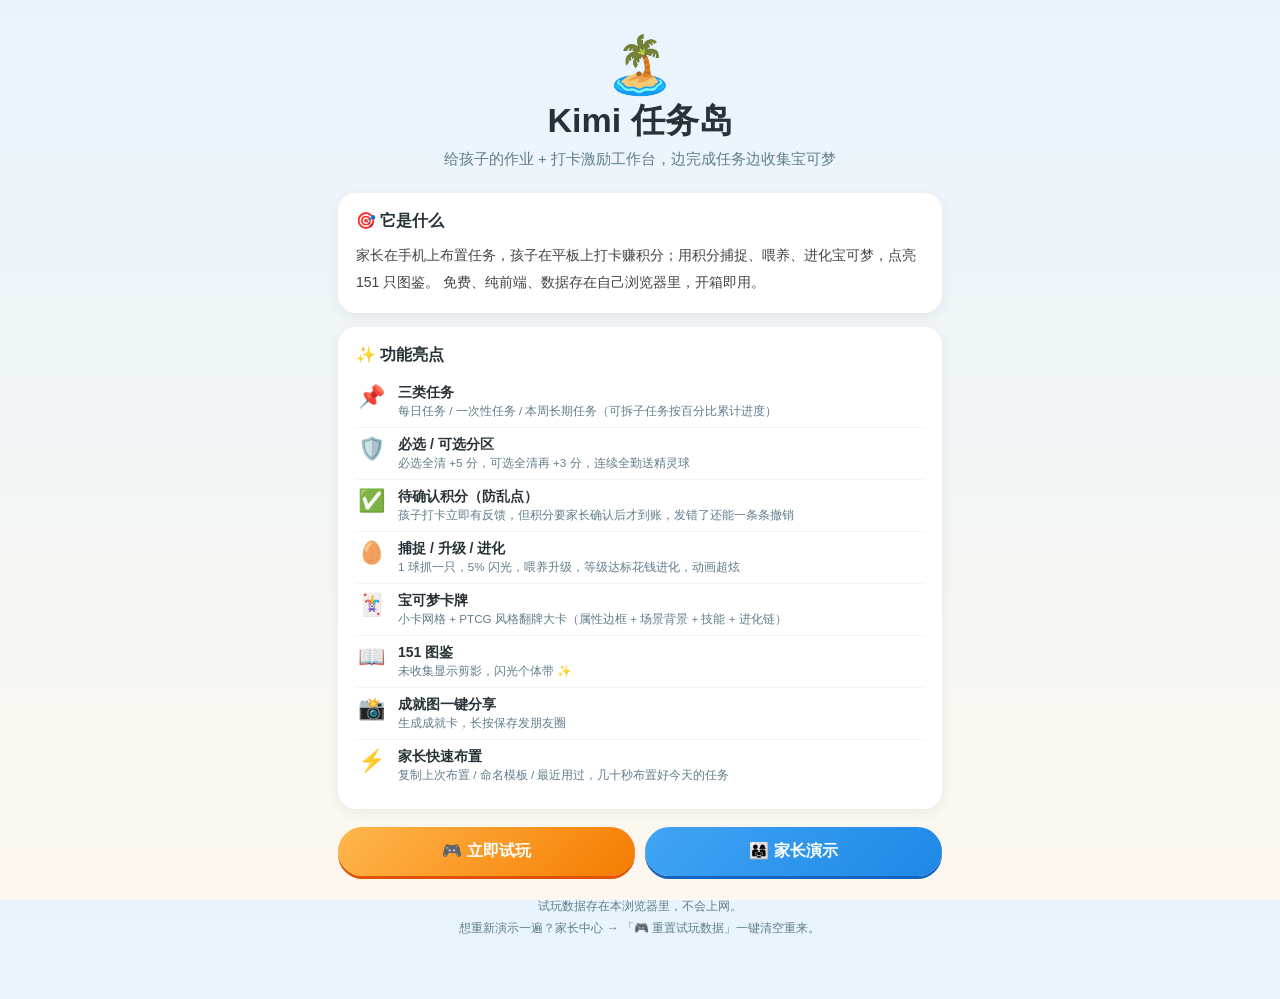
==== intro.html @ 81d17ef5 "初始提交：备份项目" ====
<!DOCTYPE html>
<html lang="zh-CN">
<head>
<meta charset="UTF-8">
<meta name="viewport" content="width=device-width, initial-scale=1.0">
<title>Kimi 任务岛 · 演示</title>
<link rel="stylesheet" href="css/style.css">
<style>
  body { background: linear-gradient(180deg, #e8f4fd 0%, #fdf8ef 100%); min-height: 100vh; }
  .intro { max-width: 640px; margin: 0 auto; padding: 32px 18px 60px; }
  .intro-hero { text-align: center; margin-bottom: 24px; }
  .intro-hero h1 { font-size: 34px; margin: 0 0 6px; }
  .intro-hero p { color: var(--ink-soft); margin: 0; font-size: 15px; }
  .intro-card { background: #fff; border-radius: 18px; padding: 18px; margin-bottom: 14px; box-shadow: 0 4px 14px rgba(0,0,0,.06); }
  .intro-card h3 { margin: 0 0 10px; font-size: 16px; }
  .feat { display: flex; align-items: flex-start; gap: 12px; padding: 8px 0; border-bottom: 1px solid #f5f5f5; font-size: 14px; }
  .feat:last-child { border-bottom: 0; }
  .feat .ico { font-size: 22px; width: 30px; text-align: center; flex-shrink: 0; }
  .feat b { display: block; }
  .feat small { color: var(--ink-soft); }
  .btn-row { display: flex; gap: 10px; margin-top: 18px; flex-wrap: wrap; }
  .btn-row a { flex: 1; min-width: 150px; text-align: center; text-decoration: none; border-radius: 999px; padding: 14px 18px; font-size: 16px; font-weight: 800; color: #fff; }
  .btn-play { background: linear-gradient(135deg, #ffb74d, #f57c00); box-shadow: 0 3px 0 #e65100; }
  .btn-parent { background: linear-gradient(135deg, #42a5f5, #1e88e5); box-shadow: 0 3px 0 #1565c0; }
  .foot { text-align: center; color: var(--ink-soft); font-size: 12px; margin-top: 20px; line-height: 1.8; }
</style>
</head>
<body>
<div class="intro">
  <div class="intro-hero">
    <div style="font-size:56px">🏝️</div>
    <h1>Kimi 任务岛</h1>
    <p>给孩子的作业 + 打卡激励工作台，边完成任务边收集宝可梦</p>
  </div>

  <div class="intro-card">
    <h3>🎯 它是什么</h3>
    <div style="font-size:14px;line-height:1.9;color:#444">
      家长在手机上布置任务，孩子在平板上打卡赚积分；用积分捕捉、喂养、进化宝可梦，点亮 151 只图鉴。
      免费、纯前端、数据存在自己浏览器里，开箱即用。
    </div>
  </div>

  <div class="intro-card">
    <h3>✨ 功能亮点</h3>
    <div class="feat"><div class="ico">📌</div><div><b>三类任务</b><small>每日任务 / 一次性任务 / 本周长期任务（可拆子任务按百分比累计进度）</small></div></div>
    <div class="feat"><div class="ico">🛡️</div><div><b>必选 / 可选分区</b><small>必选全清 +5 分，可选全清再 +3 分，连续全勤送精灵球</small></div></div>
    <div class="feat"><div class="ico">✅</div><div><b>待确认积分（防乱点）</b><small>孩子打卡立即有反馈，但积分要家长确认后才到账，发错了还能一条条撤销</small></div></div>
    <div class="feat"><div class="ico">🥚</div><div><b>捕捉 / 升级 / 进化</b><small>1 球抓一只，5% 闪光，喂养升级，等级达标花钱进化，动画超炫</small></div></div>
    <div class="feat"><div class="ico">🃏</div><div><b>宝可梦卡牌</b><small>小卡网格 + PTCG 风格翻牌大卡（属性边框 + 场景背景 + 技能 + 进化链）</small></div></div>
    <div class="feat"><div class="ico">📖</div><div><b>151 图鉴</b><small>未收集显示剪影，闪光个体带 ✨</small></div></div>
    <div class="feat"><div class="ico">📸</div><div><b>成就图一键分享</b><small>生成成就卡，长按保存发朋友圈</small></div></div>
    <div class="feat"><div class="ico">⚡</div><div><b>家长快速布置</b><small>复制上次布置 / 命名模板 / 最近用过，几十秒布置好今天的任务</small></div></div>
  </div>

  <div class="btn-row">
    <a class="btn-play" href="index.html">🎮 立即试玩</a>
    <a class="btn-parent" href="index.html" onclick="localStorage.setItem('km_role','parent')">👨‍👩‍👧 家长演示</a>
  </div>

  <div class="foot">
    试玩数据存在本浏览器里，不会上网。<br>
    想重新演示一遍？家长中心 → 「🎮 重置试玩数据」一键清空重来。
  </div>
</div>
</body>
</html>
---- css/style.css ----
/* ============================================================
   Kimi 任务岛 - 样式表
   孩子端明亮卡通 / 家长端清爽列表 / 全套捕捉进化动画
   ============================================================ */

:root {
  --yellow: #ffd54f;
  --red: #ee4444;
  --blue: #4fc3f7;
  --green: #66bb6a;
  --bg-top: #6ec6ff;
  --bg-bottom: #b3e5fc;
  --card: #ffffff;
  --ink: #263238;
  --ink-soft: #607d8b;
  --radius: 20px;
  --shadow: 0 6px 20px rgba(38, 50, 56, .15);
}

* { margin: 0; padding: 0; box-sizing: border-box; -webkit-tap-highlight-color: transparent; }

html, body { height: 100%; }

body {
  font-family: "PingFang SC", "Microsoft YaHei", "Segoe UI", sans-serif;
  color: var(--ink);
  background: linear-gradient(180deg, var(--bg-top), var(--bg-bottom)) fixed;
  overscroll-behavior: none;
}

.hidden { display: none !important; }

/* ---------- 加载屏 ---------- */
.loading-screen {
  min-height: 100vh; display: flex; flex-direction: column;
  align-items: center; justify-content: center; gap: 20px; color: #fff;
}
.loading-ball {
  width: 64px; height: 64px; border-radius: 50%;
  background: linear-gradient(#e53935 50%, #fff 50%);
  border: 4px solid #263238; position: relative;
  animation: ball-bounce 0.7s ease-in-out infinite alternate;
}
.loading-ball::before {
  content: ''; position: absolute; top: 50%; left: -4px; right: -4px; height: 8px;
  transform: translateY(-50%); background: #263238;
}
.loading-ball::after {
  content: ''; position: absolute; top: 50%; left: 50%; width: 20px; height: 20px;
  border-radius: 50%; transform: translate(-50%, -50%);
  background: #fff; border: 4px solid #263238;
}
@keyframes ball-bounce { from { transform: translateY(0) rotate(0); } to { transform: translateY(-18px) rotate(20deg); } }

/* ---------- 顶部栏 ---------- */
.topbar {
  position: sticky; top: 0; z-index: 50;
  display: flex; align-items: center; justify-content: space-between;
  padding: 12px 16px;
  background: rgba(255, 255, 255, .85); backdrop-filter: blur(10px);
  box-shadow: 0 2px 12px rgba(38, 50, 56, .12);
}
.topbar .title { font-size: 20px; font-weight: 800; }
.topbar .title small { display: block; font-size: 11px; font-weight: 400; color: var(--ink-soft); }

.badges { display: flex; gap: 8px; }
.badge {
  display: flex; align-items: center; gap: 4px;
  padding: 6px 12px; border-radius: 999px; font-weight: 800; font-size: 15px;
  background: #fff7dd; color: #b8860b; box-shadow: var(--shadow);
}
.badge.ball { background: #ffe8e8; color: var(--red); }
.badge.shake-it { animation: pop .4s ease; }
@keyframes pop { 50% { transform: scale(1.35); } }

/* ---------- 内容区 ---------- */
.page { padding: 16px 16px 96px; max-width: 720px; margin: 0 auto; }

/* 进度卡 */
.progress-card {
  background: var(--card); border-radius: var(--radius); box-shadow: var(--shadow);
  padding: 16px; margin-bottom: 16px;
}
.progress-head { display: flex; justify-content: space-between; align-items: baseline; margin-bottom: 10px; }
.progress-head b { font-size: 18px; }
.progress-head span { color: var(--ink-soft); font-size: 13px; }
.progress-track { height: 16px; background: #eceff1; border-radius: 999px; overflow: hidden; }
.progress-fill {
  height: 100%; border-radius: 999px; transition: width .5s ease;
  background: linear-gradient(90deg, var(--green), #aed581);
}
.progress-fill.full { background: linear-gradient(90deg, #ffb300, #ffe082); animation: shine 1.2s linear infinite; }
@keyframes shine { to { background-position: 200% 0; } }
.progress-fill.full { background-size: 200% 100%; }

/* ---------- 任务卡片 ---------- */
.task-card {
  display: flex; align-items: center; gap: 12px;
  background: var(--card); border-radius: var(--radius); box-shadow: var(--shadow);
  padding: 14px 16px; margin-bottom: 12px;
  transition: transform .15s ease, opacity .3s;
}
.task-card:active { transform: scale(.98); }
.task-card .emoji {
  width: 48px; height: 48px; flex: none; display: grid; place-items: center;
  font-size: 26px; background: #f1f8ff; border-radius: 14px;
}
.task-card .info { flex: 1; min-width: 0; }
.task-card .info b { display: block; font-size: 17px; overflow: hidden; text-overflow: ellipsis; white-space: nowrap; }
.task-card .info span { font-size: 12px; color: var(--ink-soft); }
.task-card .pts { font-weight: 800; color: #f57f17; font-size: 15px; flex: none; }

.btn-done {
  flex: none; border: 0; cursor: pointer;
  padding: 12px 20px; border-radius: 999px;
  font-size: 16px; font-weight: 800; color: #fff;
  background: linear-gradient(135deg, #42a5f5, #1e88e5);
  box-shadow: 0 4px 0 #1565c0; transition: transform .1s;
}
.btn-done:active { transform: translateY(3px); box-shadow: none; }
.task-card.done { opacity: .65; }
.task-card.done .emoji { background: #e8f5e9; }
.task-card.done .btn-done {
  background: linear-gradient(135deg, #66bb6a, #43a047); box-shadow: 0 4px 0 #2e7d32;
}
.task-card.just-done { animation: done-jump .5s ease; }
@keyframes done-jump { 30% { transform: translateY(-8px) scale(1.03); } }

/* ---------- 底部导航 ---------- */
.tabbar {
  position: fixed; bottom: 0; left: 0; right: 0; z-index: 50;
  display: flex; justify-content: space-around;
  background: rgba(255, 255, 255, .92); backdrop-filter: blur(10px);
  border-top: 1px solid #e0e0e0; padding: 6px 0 max(6px, env(safe-area-inset-bottom));
}
.tabbar button {
  border: 0; background: none; cursor: pointer;
  display: flex; flex-direction: column; align-items: center; gap: 2px;
  font-size: 11px; color: var(--ink-soft); padding: 6px 14px; border-radius: 14px;
}
.tabbar button .ico { font-size: 24px; line-height: 1; }
.tabbar button.on { color: var(--red); background: #fff3f3; font-weight: 700; }
.tabbar button.secret { opacity: .25; }

/* ---------- 宝可梦页 ---------- */
.section-title { margin: 18px 4px 10px; font-size: 16px; font-weight: 800; display: flex; justify-content: space-between; align-items: center; }
.section-title small { color: var(--ink-soft); font-weight: 400; }

.pm-card {
  display: flex; gap: 12px; align-items: center;
  background: var(--card); border-radius: var(--radius); box-shadow: var(--shadow);
  padding: 12px 14px; margin-bottom: 12px; position: relative; overflow: hidden;
}
.pm-card.shiny { background: linear-gradient(135deg, #fffde7, #fff8e1); }
.pm-card img { width: 72px; height: 72px; image-rendering: pixelated; flex: none; }
.pm-card .pm-info { flex: 1; min-width: 0; }
.pm-card .pm-name { font-weight: 800; font-size: 17px; }
.pm-card .pm-lv { font-size: 12px; color: var(--ink-soft); margin: 2px 0 6px; }
.exp-track { height: 10px; background: #eceff1; border-radius: 999px; overflow: hidden; }
.exp-fill {
  height: 100%; border-radius: 999px; transition: width .6s ease;
  background: linear-gradient(90deg, #7e57c2, #b39ddb);
}
.pm-actions { display: flex; flex-direction: column; gap: 6px; flex: none; }
.pm-actions button {
  border: 0; cursor: pointer; border-radius: 999px; padding: 7px 12px;
  font-size: 12px; font-weight: 800; color: #fff;
}
.btn-feed { background: linear-gradient(135deg, #7e57c2, #5e35b1); box-shadow: 0 3px 0 #4527a0; }
.btn-evo { background: linear-gradient(135deg, #ffb300, #fb8c00); box-shadow: 0 3px 0 #e65100; }
.btn-evo:disabled { filter: grayscale(1); opacity: .5; box-shadow: none; }
.btn-lead { background: linear-gradient(135deg, #ef5350, #e53935); box-shadow: 0 3px 0 #b71c1c; }
.lead-star { position: absolute; top: 8px; right: 10px; font-size: 18px; }

/* 捕捉区 */
.catch-zone {
  background: linear-gradient(135deg, #ffe0b2, #ffcc80);
  border-radius: var(--radius); box-shadow: var(--shadow);
  padding: 16px; margin-bottom: 6px; text-align: center;
}
.catch-zone .ball-row { display: flex; justify-content: center; gap: 6px; margin: 10px 0; min-height: 28px; flex-wrap: wrap; }
.mini-ball {
  width: 24px; height: 24px; border-radius: 50%; position: relative;
  background: linear-gradient(#e53935 50%, #fff 50%); border: 2px solid #263238;
}
.mini-ball::before { content: ''; position: absolute; top: 50%; left: -2px; right: -2px; height: 3px; transform: translateY(-50%); background: #263238; }
.mini-ball::after { content: ''; position: absolute; top: 50%; left: 50%; width: 8px; height: 8px; border-radius: 50%; transform: translate(-50%, -50%); background: #fff; border: 2px solid #263238; }

.btn-big {
  border: 0; cursor: pointer; width: 100%;
  padding: 16px; border-radius: 999px;
  font-size: 18px; font-weight: 800; color: #fff;
  background: linear-gradient(135deg, #ef5350, #e53935);
  box-shadow: 0 5px 0 #b71c1c;
}
.btn-big:active { transform: translateY(4px); box-shadow: none; }
.btn-big.buy { background: linear-gradient(135deg, #ffd54f, #ffb300); color: #6d4c00; box-shadow: 0 5px 0 #b8860b; }
.btn-big:disabled { filter: grayscale(1); opacity: .55; box-shadow: none; }
.catch-hint { font-size: 12px; color: #8d6e63; margin-top: 8px; }

/* 图鉴 */
.dex-grid { display: grid; grid-template-columns: repeat(auto-fill, minmax(64px, 1fr)); gap: 8px; }
.dex-cell {
  background: var(--card); border-radius: 14px; box-shadow: var(--shadow);
  aspect-ratio: 1; display: flex; flex-direction: column;
  align-items: center; justify-content: center; position: relative; overflow: hidden;
  cursor: pointer;
}
.dex-cell img { width: 46px; height: 46px; image-rendering: pixelated; }
.dex-cell .no { font-size: 9px; color: var(--ink-soft); position: absolute; top: 3px; left: 6px; }
.dex-cell.unknown img { filter: brightness(0) opacity(.6); }
.dex-cell.unknown .q { position: absolute; font-size: 20px; font-weight: 900; color: #90a4ae; }
.dex-cell .star { position: absolute; top: 2px; right: 4px; font-size: 12px; }
.dex-cell.shiny-cell { background: linear-gradient(135deg, #fffde7, #ffecb3); }
.dex-cell.got-new { animation: pop .5s ease; }
.sparkle {
  position: absolute; font-size: 14px; pointer-events: none;
  animation: sparkle-fly 1.2s ease-out forwards;
}
@keyframes sparkle-fly {
  0% { transform: translateY(6px) scale(.4); opacity: 0; }
  30% { opacity: 1; }
  100% { transform: translateY(-26px) scale(1.1) rotate(40deg); opacity: 0; }
}

/* ---------- 我的页 ---------- */
.stat-grid { display: grid; grid-template-columns: 1fr 1fr; gap: 12px; margin-bottom: 16px; }
.stat-card {
  background: var(--card); border-radius: var(--radius); box-shadow: var(--shadow);
  padding: 16px; text-align: center;
}
.stat-card b { display: block; font-size: 28px; color: #e53935; }
.stat-card span { font-size: 12px; color: var(--ink-soft); }

.log-list { background: var(--card); border-radius: var(--radius); box-shadow: var(--shadow); overflow: hidden; }
.log-item { display: flex; justify-content: space-between; padding: 12px 16px; border-bottom: 1px solid #f5f5f5; font-size: 14px; }
.log-item:last-child { border-bottom: 0; }
.log-item .when { color: var(--ink-soft); font-size: 12px; }
.log-item .amt { font-weight: 800; }
.amt.plus { color: #43a047; }
.amt.minus { color: #e53935; }

/* ---------- 家长端 ---------- */
.parent-head {
  display: flex; justify-content: space-between; align-items: center;
  margin-bottom: 16px;
}
.parent-head h2 { font-size: 20px; }
.btn-ghost {
  border: 1px solid #b0bec5; background: #fff; color: var(--ink-soft);
  border-radius: 999px; padding: 8px 16px; font-size: 13px; cursor: pointer;
}

.panel {
  background: var(--card); border-radius: var(--radius); box-shadow: var(--shadow);
  padding: 16px; margin-bottom: 16px;
}
.panel h3 { font-size: 15px; margin-bottom: 12px; display: flex; justify-content: space-between; align-items: center; }

.tpl-row { display: flex; flex-wrap: wrap; gap: 8px; }
.chip {
  border: 1px solid #90caf9; background: #e3f2fd; color: #1565c0;
  border-radius: 999px; padding: 8px 14px; font-size: 13px; cursor: pointer; font-weight: 700;
}
.chip.red { border-color: #ef9a9a; background: #ffebee; color: #c62828; }

.input-row { display: flex; gap: 8px; margin-top: 12px; flex-wrap: wrap; }
.input-row input, .input-row select {
  border: 2px solid #e0e0e0; border-radius: 12px; padding: 10px 12px; font-size: 14px;
  flex: 1; min-width: 100px;
}
.input-row input:focus, .input-row select:focus, textarea:focus { outline: none; border-color: var(--blue); }
textarea {
  width: 100%; border: 2px solid #e0e0e0; border-radius: 12px;
  padding: 10px 12px; font-size: 14px; min-height: 90px; resize: vertical;
  font-family: inherit;
}
.form-hint { font-size: 12px; color: var(--ink-soft); margin-top: 6px; }

.btn-primary {
  border: 0; cursor: pointer; border-radius: 999px; padding: 11px 22px;
  font-size: 14px; font-weight: 800; color: #fff;
  background: linear-gradient(135deg, #42a5f5, #1e88e5); box-shadow: 0 3px 0 #1565c0;
}
.btn-danger {
  border: 0; cursor: pointer; border-radius: 999px; padding: 6px 12px;
  font-size: 12px; font-weight: 700; color: #fff;
  background: #ef5350;
}
.prow {
  display: flex; align-items: center; gap: 10px;
  padding: 10px 0; border-bottom: 1px solid #f5f5f5; font-size: 14px;
}
.prow:last-child { border-bottom: 0; }
.prow .grow { flex: 1; min-width: 0; }
.prow .ok { color: #43a047; font-weight: 800; }
.prow .miss { color: #ef5350; font-weight: 800; }

/* 待确认积分 */
.pending-panel { border: 2px dashed #ffb74d; }
.pend-date { font-size: 12px; color: var(--ink-soft); margin: 8px 0 2px; font-weight: 700; }
.pend-check { display: flex; align-items: center; gap: 8px; flex: 1; min-width: 0; }
.pend-check input { width: 18px; height: 18px; accent-color: #43a047; flex-shrink: 0; }
.pend-check span { flex: 1; min-width: 0; }
.btn-icon { border: 0; background: transparent; color: #ef5350; font-size: 16px; cursor: pointer; padding: 4px; }

/* 孩子端按类别分区 + 规则小抄 */
.cat-group { margin-bottom: 6px; }
.cat-head { display: flex; align-items: center; gap: 6px; font-weight: 800; font-size: 14px; padding: 12px 4px 6px; color: #455a64; }
.cat-head small { color: var(--ink-soft); font-weight: 400; font-size: 12px; }
.rules-hint { background: #fff8e1; border: 1px dashed #ffd54f; border-radius: 12px; padding: 10px 14px; margin: 10px 0 4px; font-size: 13px; }
.rules-hint summary { cursor: pointer; font-weight: 700; color: #6d4c41; }
.rules-hint ul { margin: 8px 0 2px; padding-left: 18px; line-height: 1.9; }

/* 宝可梦风 SVG 图标尺寸 */
.emoji svg { width: 26px; height: 26px; display: block; }
.cat-head svg { width: 18px; height: 18px; display: inline-block; vertical-align: -3px; }
.tabbar button .ico svg { width: 22px; height: 22px; display: block; margin: 0 auto; }
.prow svg { width: 22px; height: 22px; display: inline-block; vertical-align: -5px; }
.btn-big svg { width: 22px; height: 22px; display: inline-block; vertical-align: -4px; }
.chip svg { width: 16px; height: 16px; display: inline-block; vertical-align: -3px; }
.rules-hint summary svg { width: 18px; height: 18px; display: inline-block; vertical-align: -4px; }
.child-item svg { width: 18px; height: 18px; display: inline-block; vertical-align: -3px; }

/* 孩子端日期导航 */
.date-nav { display: flex; align-items: center; gap: 8px; margin: 4px 0 6px; }
.date-nav .date-cur { flex: 1; text-align: center; font-weight: 800; font-size: 14px; color: #455a64; }
.date-nav .chip:disabled { opacity: .4; cursor: default; }

/* 卡牌图鉴介绍 */
.ptcg-flavor { margin: 10px 14px 0; font-size: 12px; line-height: 1.8; color: #5d4037; background: rgba(255,255,255,.75); border-radius: 10px; padding: 8px 10px; }

/* 家长端积分流水折叠面板 */
details.log-fold { border: 1px solid #e0e0e0; border-radius: 16px; padding: 12px 16px; background: #fff; }
details.log-fold summary { cursor: pointer; font-weight: 800; font-size: 15px; color: #455a64; }
details.log-fold .prow { padding: 8px 0; }
details.log-fold .when { font-size: 12px; color: var(--ink-soft); flex: none; margin-left: 6px; }

/* 全勤闪光：星光雨 */
.shiny-rain { position: absolute; inset: 0; pointer-events: none; overflow: hidden; }
.shiny-rain i { position: absolute; font-style: normal; font-size: 18px; color: #fff59d; text-shadow: 0 0 10px #ffd54f, 0 0 20px #ffeb3b; animation: starGlow 2.4s ease-in-out infinite; }
@keyframes starGlow { 0%, 100% { opacity: .2; transform: scale(.7); } 50% { opacity: 1; transform: scale(1.15); } }

/* 日历 */
.cal-head { display: flex; justify-content: space-between; align-items: center; margin-bottom: 10px; }
.cal-head b { font-size: 16px; }
.cal-nav { border: 0; background: #eceff1; width: 34px; height: 34px; border-radius: 10px; font-size: 16px; cursor: pointer; }
.cal-grid { display: grid; grid-template-columns: repeat(7, 1fr); gap: 6px; }
.cal-dow { text-align: center; font-size: 11px; color: var(--ink-soft); padding: 4px 0; }
.cal-day {
  aspect-ratio: 1; border-radius: 10px; background: #f5f5f5;
  display: flex; flex-direction: column; align-items: center; justify-content: center;
  font-size: 12px; position: relative;
}
.cal-day.today { outline: 2px solid var(--blue); }
.cal-day .dot { width: 10px; height: 10px; border-radius: 50%; margin-top: 2px; }
.cal-day .dot.full { background: var(--green); }
.cal-day .dot.part { background: var(--yellow); }
.cal-day .dot.none { background: #ef9a9a; }
.cal-day.empty { background: transparent; }

/* 密码弹层 */
.modal-mask {
  position: fixed; inset: 0; z-index: 90;
  background: rgba(38, 50, 56, .55); backdrop-filter: blur(4px);
  display: flex; align-items: center; justify-content: center; padding: 24px;
}
.modal {
  background: #fff; border-radius: 24px; padding: 24px; width: 100%; max-width: 360px;
  text-align: center;
}
.modal h3 { margin-bottom: 14px; }
.modal input {
  width: 100%; border: 2px solid #e0e0e0; border-radius: 12px;
  padding: 12px; font-size: 20px; text-align: center; letter-spacing: 8px; margin-bottom: 14px;
}
.modal .row { display: flex; gap: 10px; }
.modal .row button { flex: 1; }
.btn-cancel { border: 0; border-radius: 999px; padding: 12px; background: #eceff1; color: var(--ink-soft); cursor: pointer; font-weight: 700; }
.shake-x { animation: shake-x .4s; }
@keyframes shake-x { 20%,60% { transform: translateX(-8px); } 40%,80% { transform: translateX(8px); } }

/* ---------- 全屏动画遮罩 ---------- */
.overlay {
  position: fixed; inset: 0; z-index: 100;
  display: flex; flex-direction: column; align-items: center; justify-content: center;
  background: radial-gradient(circle at 50% 40%, #1a237e, #000 75%);
  color: #fff;
}
.overlay.gold { background: radial-gradient(circle at 50% 40%, #4e342e, #000 75%); }
.overlay.hidden { display: none; }

.ov-stage { position: relative; width: 260px; height: 260px; display: grid; place-items: center; }
.ov-stage img { width: 160px; height: 160px; image-rendering: pixelated; }

.catch-ball {
  width: 72px; height: 72px; border-radius: 50%; position: absolute;
  background: linear-gradient(#e53935 50%, #fff 50%);
  border: 4px solid #263238; box-shadow: 0 0 24px rgba(255, 255, 255, .35);
}
.catch-ball::before { content: ''; position: absolute; top: 50%; left: -4px; right: -4px; height: 7px; transform: translateY(-50%); background: #263238; }
.catch-ball::after { content: ''; position: absolute; top: 50%; left: 50%; width: 22px; height: 22px; border-radius: 50%; transform: translate(-50%, -50%); background: #fff; border: 4px solid #263238; }

.catch-ball.fly { animation: ball-fly .9s cubic-bezier(.3, .8, .4, 1) forwards; }
@keyframes ball-fly {
  0% { transform: translate(-160px, 140px) rotate(-360deg) scale(.6); }
  100% { transform: translate(0, 0) rotate(0) scale(1); }
}
.catch-ball.shaking { animation: ball-shake 1.4s ease-in-out forwards; }
@keyframes ball-shake {
  0%, 28%, 56% { transform: rotate(0); }
  10%, 38%, 66% { transform: rotate(-24deg); }
  18%, 48% { transform: rotate(24deg); }
  85% { transform: rotate(0) scale(1); }
  100% { transform: rotate(0) scale(1); opacity: 0; filter: brightness(3); }
}
.ov-mon { opacity: 0; transform: scale(0); }
.ov-mon.reveal { animation: mon-reveal .7s cubic-bezier(.2, 1.6, .4, 1) forwards; }
@keyframes mon-reveal { to { opacity: 1; transform: scale(1); } }
.ov-title { font-size: 26px; font-weight: 900; margin-top: 8px; text-shadow: 0 2px 12px rgba(255, 255, 255, .45); }
.ov-sub { font-size: 14px; opacity: .85; margin-top: 6px; min-height: 20px; }
.ov-skip {
  position: absolute; bottom: 40px; border: 0; cursor: pointer;
  background: rgba(255, 255, 255, .16); color: #fff;
  border-radius: 999px; padding: 10px 26px; font-size: 14px;
}

/* 进化动画 */
.evo-mon { filter: brightness(0); transition: filter .3s; }
.evo-mon.glowing { animation: evo-glow 1.8s ease-in-out forwards; }
@keyframes evo-glow {
  0%, 100% { filter: brightness(0); transform: scale(1); }
  10%, 50% { transform: scale(1.05); }
  30% { transform: scale(.96); }
  60% { transform: scale(1.1); }
  80% { filter: brightness(0) invert(1); transform: scale(1.15); }
  100% { filter: brightness(6) blur(6px); transform: scale(1.3); opacity: 0; }
}
.ov-flash {
  position: absolute; inset: 0; background: #fff; opacity: 0;
  pointer-events: none;
}
.ov-flash.go { animation: evo-flash .8s ease-out forwards; }
@keyframes evo-flash { 0% { opacity: 0; } 40% { opacity: 1; } 100% { opacity: 0; } }

/* 升级金光 */
.levelup-wrap { text-align: center; }
.levelup-wrap .lv-txt {
  font-size: 40px; font-weight: 900; color: #ffd54f;
  text-shadow: 0 0 18px #ffb300, 0 3px 0 #b8860b;
  animation: lv-pop .6s cubic-bezier(.2, 1.8, .4, 1);
}
@keyframes lv-pop { 0% { transform: scale(0) rotate(-14deg); } 100% { transform: scale(1) rotate(0); } }
.levelup-wrap img { width: 120px; height: 120px; image-rendering: pixelated; margin: 10px 0; filter: drop-shadow(0 0 16px #ffb300); }

/* toast */
.toast {
  position: fixed; left: 50%; bottom: 110px; transform: translateX(-50%);
  z-index: 120; background: rgba(38, 50, 56, .92); color: #fff;
  padding: 12px 22px; border-radius: 999px; font-size: 14px; font-weight: 700;
  box-shadow: var(--shadow); animation: toast-in .3s ease; max-width: 86vw; text-align: center;
}
@keyframes toast-in { from { opacity: 0; transform: translate(-50%, 14px); } }

/* 喂养选择弹窗 */
.feed-opts { display: flex; gap: 10px; justify-content: center; flex-wrap: wrap; margin-top: 14px; }
.feed-opts button {
  border: 0; cursor: pointer; border-radius: 14px; padding: 14px 18px;
  font-size: 16px; font-weight: 800; color: #fff;
  background: linear-gradient(135deg, #7e57c2, #5e35b1); box-shadow: 0 3px 0 #4527a0;
}
.feed-opts button:disabled { filter: grayscale(1); opacity: .5; }

/* 空状态 */
.empty-tip { text-align: center; color: var(--ink-soft); padding: 30px 0; font-size: 14px; }

/* ---------- 本周任务进度按钮 ---------- */
.weekly-card { border: 2px solid #ffcc80; }
.prog-btns { display: flex; gap: 6px; flex: none; flex-wrap: wrap; }
.prog-btns .btn-done.prog {
  padding: 10px 12px; font-size: 14px;
  background: linear-gradient(135deg, #ffb74d, #fb8c00); box-shadow: 0 3px 0 #e65100;
}
.prog-btns .btn-done.prog:active { transform: translateY(3px); box-shadow: none; }

/* ---------- 宝可梦卡牌网格 ---------- */
.pm-grid { display: grid; grid-template-columns: repeat(auto-fill, minmax(110px, 1fr)); gap: 12px; }
.pm-card-mini {
  background: var(--card); border-radius: 16px; box-shadow: var(--shadow);
  padding: 8px 8px 10px; text-align: center; cursor: pointer;
  transition: transform .15s;
}
.pm-card-mini:active { transform: scale(.95); }
.pm-card-mini.shiny { background: linear-gradient(160deg, #fffde7, #ffecb3); box-shadow: 0 4px 18px rgba(255, 193, 7, .35); }
.mini-frame {
  position: relative; border-radius: 12px; overflow: hidden;
  aspect-ratio: 1 / 1; border: 3px solid var(--tc, #a8a878);
}
.mini-frame img { width: 100%; height: 100%; object-fit: cover; display: block; }
.mini-shiny { position: absolute; top: 3px; right: 5px; font-size: 16px; animation: twinkle 1.2s infinite; }
.mini-lead { position: absolute; top: 3px; left: 5px; font-size: 16px; }
.mini-lv-badge {
  position: absolute; bottom: 4px; right: 4px;
  background: rgba(0,0,0,.65); color: #ffd54f; font-size: 11px; font-weight: 800;
  padding: 2px 7px; border-radius: 999px;
}
.mini-name { font-weight: 800; margin-top: 7px; font-size: 13px; }
.mini-type { font-size: 11px; font-weight: 700; margin-top: 2px; }
@keyframes twinkle { 50% { opacity: .35; transform: scale(.85); } }

/* ---------- 卡牌详情（PTCG 风格） ---------- */
.overlay.card-view { background: radial-gradient(circle at 50% 30%, #2a2a45, #0b0b1a 80%); }
.ptcg {
  width: min(320px, 90vw); border-radius: 20px; padding: 14px 14px 12px;
  border: 3px solid var(--tc, #a8a878);
  background: linear-gradient(160deg, var(--bg1, #eceadf), var(--bg2, #a8a878));
  box-shadow: 0 12px 44px rgba(0,0,0,.6), inset 0 0 0 2px rgba(255,255,255,.35);
  animation: card-flip .5s cubic-bezier(.2, 1.4, .4, 1);
}
@keyframes card-flip {
  0% { transform: perspective(900px) rotateY(95deg) scale(.55); opacity: 0; }
  100% { transform: perspective(900px) rotateY(0) scale(1); opacity: 1; }
}
.ptcg-top { display: flex; align-items: center; gap: 8px; margin-bottom: 8px; }
.ptcg-name { font-size: 22px; font-weight: 900; color: #fff; text-shadow: 0 2px 0 rgba(0,0,0,.35); flex: 1; }
.ptcg-shiny { font-size: 12px; font-weight: 800; color: #ffd54f; background: rgba(0,0,0,.35); padding: 3px 9px; border-radius: 999px; }
.ptcg-lv { font-size: 15px; font-weight: 900; color: #fff; text-shadow: 0 2px 0 rgba(0,0,0,.3); }
.ptcg-art {
  position: relative; border-radius: 14px; overflow: hidden;
  border: 2px solid rgba(255,255,255,.5); background: rgba(255,255,255,.25);
  aspect-ratio: 1 / 1; display: grid; place-items: center;
}
.ptcg-art img { width: 100%; height: 100%; object-fit: contain; }
.ptcg-type {
  position: absolute; bottom: 8px; left: 8px;
  background: var(--tc, #a8a878); color: #fff; font-weight: 800;
  font-size: 12px; padding: 3px 10px; border-radius: 999px;
  box-shadow: 0 2px 6px rgba(0,0,0,.35);
}
.ptcg-glitter { position: absolute; inset: 0; pointer-events: none; overflow: hidden; }
.ptcg-glitter::after {
  content: '✦ ✧ ✨ ⭐ ✦ ✧'; position: absolute; top: -20%; left: 10%;
  font-size: 22px; color: #ffd54f; animation: glitter-fall 2.2s linear infinite;
  text-shadow: 0 0 8px #ffb300;
}
@keyframes glitter-fall { to { transform: translateY(140%); } }
.ptcg-skill {
  margin-top: 10px; background: rgba(255,255,255,.75); border-radius: 12px; padding: 10px 12px;
}
.ptcg-skill b { display: flex; align-items: center; justify-content: space-between; font-size: 15px; }
.ptcg-move { color: #fff; padding: 2px 10px; border-radius: 8px; }
.ptcg-skill em { font-style: normal; font-weight: 900; font-size: 17px; color: #263238; }
.ptcg-skill p { font-size: 12px; color: #546e7a; margin-top: 5px; line-height: 1.4; }
.ptcg-foot { margin-top: 10px; color: #263238; }
.ptcg-exprow { font-size: 11px; font-weight: 700; margin-bottom: 4px; }
.ptcg-chain { display: flex; align-items: center; justify-content: center; gap: 6px; margin-top: 8px; flex-wrap: wrap; }
.ptcg-chain span {
  display: inline-flex; align-items: center; gap: 4px; font-size: 11px; font-weight: 700;
  padding: 3px 8px; border-radius: 999px; background: rgba(255,255,255,.6);
}
.ptcg-chain span.cur { background: #ffd54f; box-shadow: 0 2px 6px rgba(255,193,7,.5); }
.ptcg-chain img { width: 22px; height: 22px; image-rendering: pixelated; }
.ptcg-chain i { font-style: normal; font-size: 12px; }
.ptcg-evo { margin-top: 8px; text-align: center; font-size: 12px; font-weight: 800; color: #6a5c1d; }
.ptcg-evo.ok { color: #e65100; animation: evo-pulse .9s infinite; }
@keyframes evo-pulse { 50% { transform: scale(1.08); color: #ff8f00; } }
.ptcg-btns { display: grid; grid-template-columns: repeat(4, 1fr); gap: 6px; margin-top: 12px; }
.ptcg-btns button {
  border: 0; cursor: pointer; border-radius: 999px; padding: 10px 4px;
  font-size: 12px; font-weight: 800; color: #fff;
}
.ptcg-btns .btn-lead { background: linear-gradient(135deg, #ef5350, #e53935); box-shadow: 0 3px 0 #b71c1c; }
.ptcg-btns .btn-feed { background: linear-gradient(135deg, #7e57c2, #5e35b1); box-shadow: 0 3px 0 #4527a0; }
.ptcg-btns .btn-evo { background: linear-gradient(135deg, #ffb300, #fb8c00); box-shadow: 0 3px 0 #e65100; }
.ptcg-btns .btn-evo:disabled { filter: grayscale(1); opacity: .5; box-shadow: none; }
.ptcg-btns .btn-close { background: rgba(0,0,0,.4); }
.ptcg-btns .btn-lead:disabled { filter: grayscale(1); opacity: .5; box-shadow: none; }

/* ---------- 可选任务 ---------- */
.task-card.optional { border: 2px dashed #ffd54f; }
.task-card.optional .emoji { background: #fff8e1; }

/* ---------- 本周任务 · 子任务列表 ---------- */
.weekly-parent { border-bottom: 2px dashed #ffe0b2; border-radius: var(--radius) var(--radius) 0 0; margin-bottom: 0; }
.child-list { margin: 8px 0 14px; padding: 0 16px; display: flex; flex-direction: column; gap: 6px; }
.child-item {
  display: flex; align-items: center; gap: 8px; width: 100%;
  border: 2px solid #ffe0b2; background: #fff8f0; border-radius: 12px;
  padding: 9px 12px; font-size: 14px; cursor: pointer;
  font-family: inherit; color: var(--ink); text-align: left;
}
.child-item:active { transform: scale(.98); }
.child-item.done { border-color: #a5d6a7; background: #f1f8e9; opacity: .7; }
.child-item .child-check { font-size: 16px; flex: none; }
.child-item .child-name { flex: 1; font-weight: 700; min-width: 0; }
.child-item .child-pct { font-weight: 800; color: #fb8c00; font-size: 12px; background: #fff3e0; border-radius: 999px; padding: 2px 8px; flex: none; }

/* ---------- 朋友圈成就卡 ---------- */
#share-wrap { position: fixed; top: 0; left: -9999px; width: 640px; }
.share-card {
  width: 640px; padding: 40px; text-align: center;
  background: linear-gradient(160deg, var(--bg1), var(--bg2));
  border: 6px solid var(--tc, #a8a878); border-radius: 32px;
}
.share-head { font-size: 40px; font-weight: 900; color: #fff; text-shadow: 0 3px 0 rgba(0,0,0,.3); }
.share-pm img { width: 220px; height: 220px; object-fit: contain; margin: 20px 0 8px; filter: drop-shadow(0 6px 18px rgba(0,0,0,.3)); }
.share-pm-name { font-size: 34px; font-weight: 900; color: #fff; text-shadow: 0 2px 0 rgba(0,0,0,.35); }
.share-pm-name span { display: block; font-size: 20px; font-weight: 800; margin-top: 4px; opacity: .9; }
.share-stats { display: flex; gap: 12px; margin-top: 28px; }
.share-stats div { flex: 1; background: rgba(255,255,255,.82); border-radius: 20px; padding: 18px 8px; }
.share-stats b { display: block; font-size: 34px; color: var(--ink); }
.share-stats span { font-size: 14px; color: #546e7a; }
.share-date { margin-top: 26px; font-size: 18px; font-weight: 800; color: rgba(255,255,255,.95); }

.overlay.share-view { background: rgba(15,15,30,.94); }
.share-img { max-width: min(420px, 88vw); border-radius: 18px; box-shadow: 0 12px 50px rgba(0,0,0,.6); }
.share-tip { margin-top: 14px; font-size: 14px; color: #ffd54f; font-weight: 700; }

@media (min-width: 640px) {
  .page { padding-bottom: 40px; }
  .tabbar { max-width: 720px; left: 50%; transform: translateX(-50%); border-radius: 20px 20px 0 0; }
}
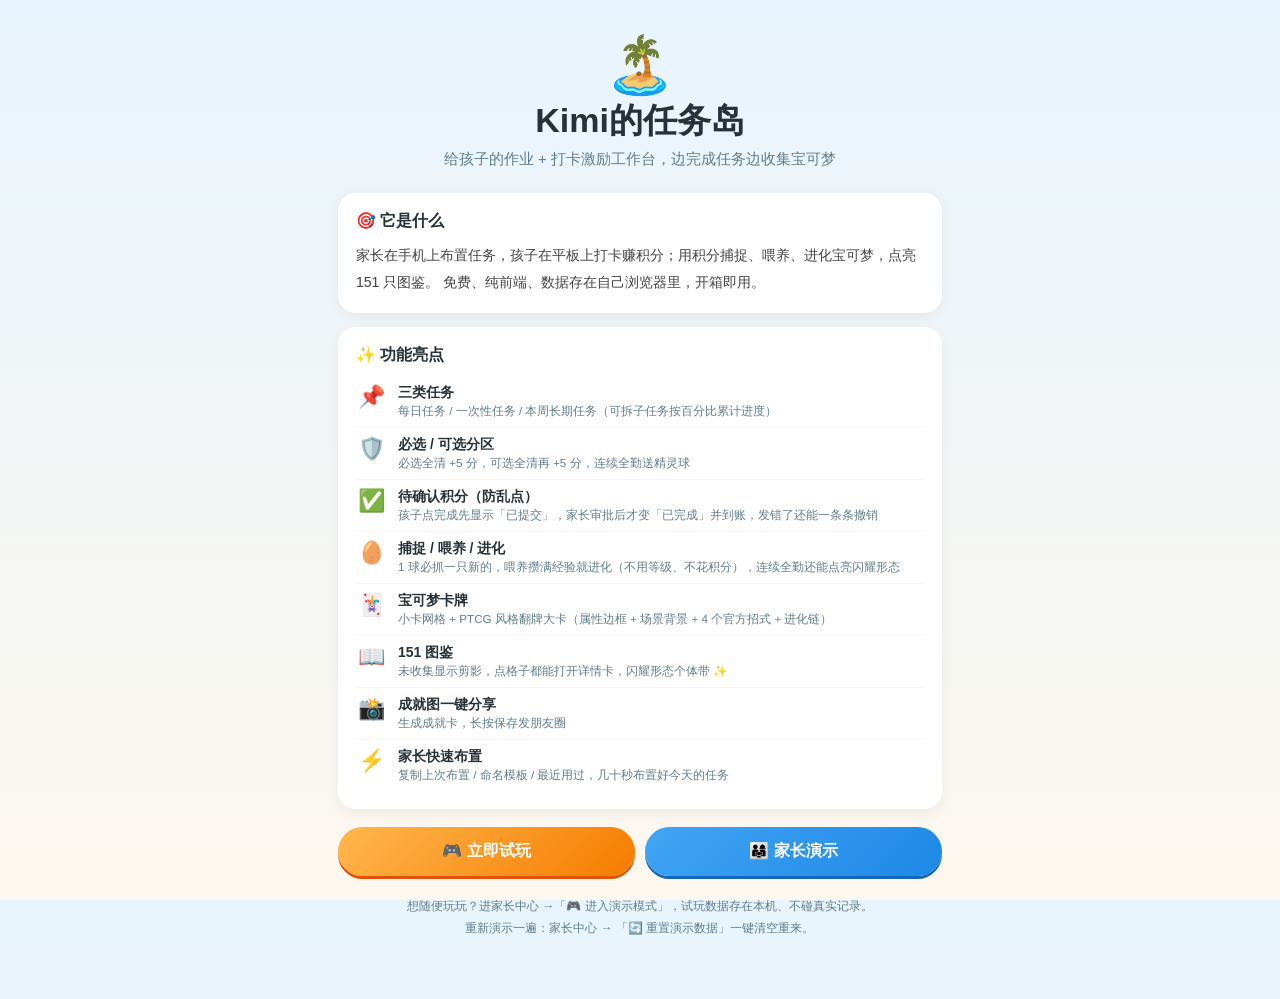
==== commit fb10d777: "本轮体验升级 + HANDOFF 整理：提交审批两段式 / 无等级进化与闪耀形态 / 4 个官方招式 + 图鉴全可点 / 消息卡与错误日志 / 任务详情与进度清单 / 标题改名 - 打卡改两段式：孩子" ====
--- a/intro.html
+++ b/intro.html
@@ -3,7 +3,7 @@
 <head>
 <meta charset="UTF-8">
 <meta name="viewport" content="width=device-width, initial-scale=1.0">
-<title>Kimi 任务岛 · 演示</title>
+<title>Kimi的任务岛 · 演示</title>
 <link rel="stylesheet" href="css/style.css">
 <style>
   body { background: linear-gradient(180deg, #e8f4fd 0%, #fdf8ef 100%); min-height: 100vh; }
@@ -29,7 +29,7 @@
 <div class="intro">
   <div class="intro-hero">
     <div style="font-size:56px">🏝️</div>
-    <h1>Kimi 任务岛</h1>
+    <h1>Kimi的任务岛</h1>
     <p>给孩子的作业 + 打卡激励工作台，边完成任务边收集宝可梦</p>
   </div>
 
@@ -44,11 +44,11 @@
   <div class="intro-card">
     <h3>✨ 功能亮点</h3>
     <div class="feat"><div class="ico">📌</div><div><b>三类任务</b><small>每日任务 / 一次性任务 / 本周长期任务（可拆子任务按百分比累计进度）</small></div></div>
-    <div class="feat"><div class="ico">🛡️</div><div><b>必选 / 可选分区</b><small>必选全清 +5 分，可选全清再 +3 分，连续全勤送精灵球</small></div></div>
-    <div class="feat"><div class="ico">✅</div><div><b>待确认积分（防乱点）</b><small>孩子打卡立即有反馈，但积分要家长确认后才到账，发错了还能一条条撤销</small></div></div>
-    <div class="feat"><div class="ico">🥚</div><div><b>捕捉 / 升级 / 进化</b><small>1 球抓一只，5% 闪光，喂养升级，等级达标花钱进化，动画超炫</small></div></div>
-    <div class="feat"><div class="ico">🃏</div><div><b>宝可梦卡牌</b><small>小卡网格 + PTCG 风格翻牌大卡（属性边框 + 场景背景 + 技能 + 进化链）</small></div></div>
-    <div class="feat"><div class="ico">📖</div><div><b>151 图鉴</b><small>未收集显示剪影，闪光个体带 ✨</small></div></div>
+    <div class="feat"><div class="ico">🛡️</div><div><b>必选 / 可选分区</b><small>必选全清 +5 分，可选全清再 +5 分，连续全勤送精灵球</small></div></div>
+    <div class="feat"><div class="ico">✅</div><div><b>待确认积分（防乱点）</b><small>孩子点完成先显示「已提交」，家长审批后才变「已完成」并到账，发错了还能一条条撤销</small></div></div>
+    <div class="feat"><div class="ico">🥚</div><div><b>捕捉 / 喂养 / 进化</b><small>1 球必抓一只新的，喂养攒满经验就进化（不用等级、不花积分），连续全勤还能点亮闪耀形态</small></div></div>
+    <div class="feat"><div class="ico">🃏</div><div><b>宝可梦卡牌</b><small>小卡网格 + PTCG 风格翻牌大卡（属性边框 + 场景背景 + 4 个官方招式 + 进化链）</small></div></div>
+    <div class="feat"><div class="ico">📖</div><div><b>151 图鉴</b><small>未收集显示剪影，点格子都能打开详情卡，闪耀形态个体带 ✨</small></div></div>
     <div class="feat"><div class="ico">📸</div><div><b>成就图一键分享</b><small>生成成就卡，长按保存发朋友圈</small></div></div>
     <div class="feat"><div class="ico">⚡</div><div><b>家长快速布置</b><small>复制上次布置 / 命名模板 / 最近用过，几十秒布置好今天的任务</small></div></div>
   </div>
@@ -59,8 +59,8 @@
   </div>
 
   <div class="foot">
-    试玩数据存在本浏览器里，不会上网。<br>
-    想重新演示一遍？家长中心 → 「🎮 重置试玩数据」一键清空重来。
+    想随便玩玩？进家长中心 →「🎮 进入演示模式」，试玩数据存在本机、不碰真实记录。<br>
+    重新演示一遍：家长中心 → 「🔄 重置演示数据」一键清空重来。
   </div>
 </div>
 </body>
--- a/css/style.css
+++ b/css/style.css
@@ -74,16 +74,23 @@
 @keyframes pop { 50% { transform: scale(1.35); } }
 
 /* ---------- 内容区 ---------- */
-.page { padding: 16px 16px 96px; max-width: 720px; margin: 0 auto; }
+.page { padding: 16px 16px calc(120px + env(safe-area-inset-bottom)); max-width: 720px; margin: 0 auto; }
 
 /* 进度卡 */
 .progress-card {
   background: var(--card); border-radius: var(--radius); box-shadow: var(--shadow);
   padding: 16px; margin-bottom: 16px;
-}
-.progress-head { display: flex; justify-content: space-between; align-items: baseline; margin-bottom: 10px; }
-.progress-head b { font-size: 18px; }
-.progress-head span { color: var(--ink-soft); font-size: 13px; }
+  display: flex; flex-direction: column; gap: 14px;   /* 每组进度条之间留足间距，避免必做/选做贴在一起 */
+}
+/* 每一组「标题 + 进度条」独立成块 */
+.progress-item { display: flex; flex-direction: column; }
+.progress-item + .progress-item {
+  border-top: 1px dashed rgba(0, 0, 0, .07);   /* 多组之间再加一条分隔线，视觉上不粘连 */
+  padding-top: 12px;
+}
+.progress-head { display: flex; flex-wrap: wrap; justify-content: space-between; align-items: baseline; column-gap: 12px; row-gap: 4px; margin-bottom: 10px; }
+.progress-head b { font-size: 18px; line-height: 1.35; }
+.progress-head span { color: var(--ink-soft); font-size: 13px; text-align: right; flex: 0 1 auto; }
 .progress-track { height: 16px; background: #eceff1; border-radius: 999px; overflow: hidden; }
 .progress-fill {
   height: 100%; border-radius: 999px; transition: width .5s ease;
@@ -92,6 +99,11 @@
 .progress-fill.full { background: linear-gradient(90deg, #ffb300, #ffe082); animation: shine 1.2s linear infinite; }
 @keyframes shine { to { background-position: 200% 0; } }
 .progress-fill.full { background-size: 200% 100%; }
+/* 必做/选做进度条可点击 → 弹出任务清单 */
+.progress-item.clickable { cursor: pointer; user-select: none; -webkit-tap-highlight-color: transparent; transition: transform .12s; }
+.progress-item.clickable:active { transform: scale(.985); }
+.pd-tap { margin-top: 6px; text-align: right; font-size: 11px; color: #b0bec5; letter-spacing: .3px; }
+.progress-item.clickable:active .pd-tap { color: var(--blue); }
 
 /* ---------- 任务卡片 ---------- */
 .task-card {
@@ -123,6 +135,14 @@
 .task-card.done .btn-done {
   background: linear-gradient(135deg, #66bb6a, #43a047); box-shadow: 0 4px 0 #2e7d32;
 }
+/* 已提交（待家长审批）态：按下观感，卡片保持原位 */
+.task-card.submitted { opacity: .9; border-color: #c5cae9; }
+.task-card.submitted .emoji { background: #e8eaf6; }
+.task-card.submitted .btn-done.submitted-btn {
+  background: linear-gradient(135deg, #5c6bc0, #3949ab);
+  box-shadow: 0 2px 0 #283593;
+  transform: translateY(2px);
+}
 .task-card.just-done { animation: done-jump .5s ease; }
 @keyframes done-jump { 30% { transform: translateY(-8px) scale(1.03); } }
 
@@ -141,6 +161,25 @@
 .tabbar button .ico { font-size: 24px; line-height: 1; }
 .tabbar button.on { color: var(--red); background: #fff3f3; font-weight: 700; }
 .tabbar button.secret { opacity: .25; }
+/* 悬浮贴边操作按钮（右下角，返回/登出） */
+.fab-col {
+  position: fixed; bottom: 24px; right: 12px; z-index: 60;
+  display: flex; flex-direction: column; gap: 8px;
+}
+/* 孩子端"登出"悬浮按钮：移到 tabbar 上方，避免遮挡"家长"入口；并支持拖动 */
+#kid-logout-fab {
+  bottom: calc(80px + env(safe-area-inset-bottom));
+  cursor: grab; touch-action: none;
+}
+#kid-logout-fab:active { cursor: grabbing; }
+.fab-btn {
+  border: 0; cursor: pointer; font-size: 12px; font-weight: 600;
+  padding: 9px 14px; border-radius: 999px;
+  background: rgba(255, 255, 255, .96); color: var(--ink);
+  box-shadow: 0 4px 14px rgba(31, 64, 98, .22); border: 1px solid #eee;
+}
+.fab-btn:active { transform: scale(.96); }
+.fab-btn.logout { color: #e53935; }
 
 /* ---------- 宝可梦页 ---------- */
 .section-title { margin: 18px 4px 10px; font-size: 16px; font-weight: 800; display: flex; justify-content: space-between; align-items: center; }
@@ -179,6 +218,8 @@
   padding: 16px; margin-bottom: 6px; text-align: center;
 }
 .catch-zone .ball-row { display: flex; justify-content: center; gap: 6px; margin: 10px 0; min-height: 28px; flex-wrap: wrap; }
+.catch-actions { display: flex; flex-direction: column; gap: 14px; }
+.catch-zone > .btn-big:not(:last-child) { margin-bottom: 10px; }
 .mini-ball {
   width: 24px; height: 24px; border-radius: 50%; position: relative;
   background: linear-gradient(#e53935 50%, #fff 50%); border: 2px solid #263238;
@@ -204,8 +245,11 @@
   background: var(--card); border-radius: 14px; box-shadow: var(--shadow);
   aspect-ratio: 1; display: flex; flex-direction: column;
   align-items: center; justify-content: center; position: relative; overflow: hidden;
-  cursor: pointer;
-}
+  cursor: pointer; transition: transform .12s;
+}
+.dex-cell:active { transform: scale(.94); }
+.dex-cell.unknown { cursor: pointer; }
+.dex-cell.unknown:active { transform: scale(.94); }
 .dex-cell img { width: 46px; height: 46px; image-rendering: pixelated; }
 .dex-cell .no { font-size: 9px; color: var(--ink-soft); position: absolute; top: 3px; left: 6px; }
 .dex-cell.unknown img { filter: brightness(0) opacity(.6); }
@@ -255,7 +299,7 @@
   background: var(--card); border-radius: var(--radius); box-shadow: var(--shadow);
   padding: 16px; margin-bottom: 16px;
 }
-.panel h3 { font-size: 15px; margin-bottom: 12px; display: flex; justify-content: space-between; align-items: center; }
+.panel h3 { font-size: 14px; margin: 12px 0 8px; display: flex; justify-content: space-between; align-items: center; }
 
 .tpl-row { display: flex; flex-wrap: wrap; gap: 8px; }
 .chip {
@@ -265,17 +309,19 @@
 .chip.red { border-color: #ef9a9a; background: #ffebee; color: #c62828; }
 
 .input-row { display: flex; gap: 8px; margin-top: 12px; flex-wrap: wrap; }
+/* 输入框加大加高，手机编辑方便；下拉（选择类）字号小、宽度窄 */
 .input-row input, .input-row select {
-  border: 2px solid #e0e0e0; border-radius: 12px; padding: 10px 12px; font-size: 14px;
-  flex: 1; min-width: 100px;
-}
+  border: 2px solid #e0e0e0; border-radius: 12px; padding: 13px 14px; flex: 1; min-width: 110px;
+}
+.input-row input { font-size: 16px; }
+.input-row select { font-size: 14px; padding: 13px 10px; }
 .input-row input:focus, .input-row select:focus, textarea:focus { outline: none; border-color: var(--blue); }
 textarea {
   width: 100%; border: 2px solid #e0e0e0; border-radius: 12px;
   padding: 10px 12px; font-size: 14px; min-height: 90px; resize: vertical;
   font-family: inherit;
 }
-.form-hint { font-size: 12px; color: var(--ink-soft); margin-top: 6px; }
+.form-hint { font-size: 11px; color: var(--ink-soft); margin-top: 6px; }
 
 .btn-primary {
   border: 0; cursor: pointer; border-radius: 999px; padding: 11px 22px;
@@ -295,6 +341,22 @@
 .prow .grow { flex: 1; min-width: 0; }
 .prow .ok { color: #43a047; font-weight: 800; }
 .prow .miss { color: #ef5350; font-weight: 800; }
+/* 任务行两行布局：第一行名称+状态，第二行操作按钮 */
+.prow-stack { flex-direction: column; align-items: stretch; gap: 8px; }
+.prow-stack .prow-line { display: flex; align-items: center; gap: 10px; }
+.prow-stack .prow-line .grow { flex: 1; min-width: 0; }
+.prow-stack .prow-line .grow b { font-size: 15px; line-height: 1.4; }
+.prow-stack .prow-line.actions { justify-content: flex-end; }
+.prow-stack .prow-line.actions .btn-ghost, .prow-stack .prow-line.actions .btn-danger { font-size: 13px; padding: 6px 10px; }
+/* 任务行内小按钮（↑↓） */
+.btn-ghost.mini { padding: 3px 7px; font-size: 13px; border-radius: 8px; }
+/* 家长端必做/选做分区标题 */
+.prow.sec-head { border: 0; padding: 4px 0; font-size: 13px; font-weight: 800; color: var(--ink); }
+
+/* 家长任务行可点击 + 拖动状态 */
+.prow-click { cursor: pointer; }
+.prow-click:active { background: #f5f5f5; }
+.prow.dragging { opacity: .55; background: #fff8e1; }
 
 /* 待确认积分 */
 .pending-panel { border: 2px dashed #ffb74d; }
@@ -336,10 +398,77 @@
 details.log-fold .prow { padding: 8px 0; }
 details.log-fold .when { font-size: 12px; color: var(--ink-soft); flex: none; margin-left: 6px; }
 
-/* 全勤闪光：星光雨 */
-.shiny-rain { position: absolute; inset: 0; pointer-events: none; overflow: hidden; }
-.shiny-rain i { position: absolute; font-style: normal; font-size: 18px; color: #fff59d; text-shadow: 0 0 10px #ffd54f, 0 0 20px #ffeb3b; animation: starGlow 2.4s ease-in-out infinite; }
-@keyframes starGlow { 0%, 100% { opacity: .2; transform: scale(.7); } 50% { opacity: 1; transform: scale(1.15); } }
+/* ---------- 全勤闪光：全屏星光雨 + 光芒 + 光环 ---------- */
+/* 背景：旋转光芒 + 呼吸光晕 */
+.shiny-bg { position: absolute; inset: 0; pointer-events: none; display: grid; place-items: center; }
+.shiny-rays {
+  width: 680px; height: 680px; max-width: 140vw; max-height: 140vw; border-radius: 50%;
+  background: repeating-conic-gradient(from 0deg,
+    rgba(255, 236, 120, .18) 0deg 5deg, transparent 5deg 16deg);
+  animation: rays-spin 12s linear infinite;
+  -webkit-mask-image: radial-gradient(circle, #000 28%, transparent 72%);
+  mask-image: radial-gradient(circle, #000 28%, transparent 72%);
+}
+@keyframes rays-spin { to { transform: rotate(360deg); } }
+.shiny-halo {
+  position: absolute; left: 50%; top: 50%; width: 340px; height: 340px; margin: -170px 0 0 -170px;
+  border-radius: 50%;
+  background: radial-gradient(circle, rgba(255, 224, 130, .55), rgba(255, 193, 7, .12) 55%, transparent 72%);
+  animation: halo-pulse 2.4s ease-in-out infinite;
+}
+@keyframes halo-pulse { 0%, 100% { transform: scale(.86); opacity: .6; } 50% { transform: scale(1.22); opacity: 1; } }
+
+/* 星光雨：从屏幕上方一路飘落到下方
+   注意 animation-fill-mode: both —— 否则延迟期间会沿用元素默认样式（全亮），
+   延迟一到又跳到 0% 的淡出帧，出现"露头不到 1s 就没了"的假象 */
+.shiny-rain { position: absolute; inset: 0; overflow: hidden; pointer-events: none; }
+.shiny-rain i.rain {
+  position: absolute; top: -12vh; font-style: normal; color: #fffbd6; opacity: 0;
+  text-shadow: 0 0 8px #ffe082, 0 0 18px #ffd54f, 0 0 34px rgba(255, 193, 7, .85);
+  animation: star-fall var(--dur, 3s) linear var(--delay, 0s) infinite;
+  animation-fill-mode: both;
+  will-change: transform, opacity;
+}
+@keyframes star-fall {
+  0%   { transform: translate3d(0, -10vh, 0) scale(.35) rotate(0deg); opacity: 0; }
+  10%  { opacity: 1; }
+  55%  { opacity: .95; }
+  100% { transform: translate3d(var(--drift, 0px), 112vh, 0) scale(1.05) rotate(240deg); opacity: 0; }
+}
+/* 宝可梦周围扩散的光环 */
+.shiny-ring {
+  position: absolute; left: 50%; top: 50%; width: 130px; height: 130px;
+  margin: -65px 0 0 -65px; border: 3px solid rgba(255, 235, 130, .95); border-radius: 50%;
+  pointer-events: none; animation: ring-out 2.2s ease-out infinite;
+}
+.shiny-ring.r2 { animation-delay: 1.1s; border-color: rgba(255, 255, 255, .7); }
+@keyframes ring-out { 0% { transform: scale(.55); opacity: .95; } 100% { transform: scale(2.5); opacity: 0; } }
+/* 闪光宝可梦：描边发光 + 轻轻漂浮（用 .overlay.gold 提高优先级，压过 .ov-mon.reveal） */
+.overlay.gold .ov-mon.shiny-mon {
+  filter: drop-shadow(0 0 14px #ffe082) drop-shadow(0 0 34px rgba(255, 193, 7, .8)) saturate(1.25) brightness(1.08);
+  animation: mon-reveal .7s cubic-bezier(.2, 1.6, .4, 1) forwards,
+             mon-float 2.8s ease-in-out .7s infinite;
+}
+@keyframes mon-float { 0%, 100% { transform: translateY(0) scale(1); } 50% { transform: translateY(-8px) scale(1.03); } }
+/* SHINY! 徽章 */
+.ov-badge {
+  font-size: 12px; font-weight: 900; letter-spacing: .28em; color: #3e2723;
+  background: linear-gradient(135deg, #ffe082, #ffb300);
+  padding: 4px 14px; border-radius: 999px; margin-top: 2px;
+  box-shadow: 0 0 22px rgba(255, 193, 7, .8);
+  animation: badge-pop .5s cubic-bezier(.2, 1.6, .4, 1) .15s both;
+}
+@keyframes badge-pop { from { transform: scale(.4); opacity: 0; } to { transform: scale(1); opacity: 1; } }
+/* 金色流光标题 */
+.overlay.gold .ov-title {
+  background: linear-gradient(90deg, #fff8e1, #ffd54f, #fff8e1, #ffb300, #fff8e1);
+  background-size: 300% 100%;
+  -webkit-background-clip: text; background-clip: text; color: transparent;
+  text-shadow: none; filter: drop-shadow(0 2px 10px rgba(255, 193, 7, .6));
+  animation: title-shine 2.4s linear infinite;
+}
+@keyframes title-shine { to { background-position: 300% 0; } }
+.overlay.gold .ov-sub { color: #ffe9b5; }
 
 /* 日历 */
 .cal-head { display: flex; justify-content: space-between; align-items: center; margin-bottom: 10px; }
@@ -366,16 +495,57 @@
   display: flex; align-items: center; justify-content: center; padding: 24px;
 }
 .modal {
-  background: #fff; border-radius: 24px; padding: 24px; width: 100%; max-width: 360px;
-  text-align: center;
-}
-.modal h3 { margin-bottom: 14px; }
-.modal input {
-  width: 100%; border: 2px solid #e0e0e0; border-radius: 12px;
-  padding: 12px; font-size: 20px; text-align: center; letter-spacing: 8px; margin-bottom: 14px;
-}
+  background: #fff; border-radius: 20px; padding: 18px 20px; width: 100%; max-width: 400px;
+  text-align: left; border: 1px solid #f0f2f5; box-shadow: 0 16px 40px rgba(31,64,98,.16);
+  max-height: calc(100vh - 48px); overflow-y: auto;   /* 内容多时弹窗内部滚动，不超出屏幕 */
+}
+.modal h3 {
+  font-size: 15px; margin: 0 0 14px; display: flex; align-items: center; gap: 6px;
+  color: var(--ink); padding-bottom: 10px; border-bottom: 2px solid #eef2f6;
+}
+.modal label { display: block; font-size: 11px; color: var(--ink-soft); margin: 8px 0 3px; }
+.modal input, .modal select, .modal textarea {
+  width: 100%; box-sizing: border-box; border: 1.5px solid #e3e8ef; border-radius: 9px;
+  padding: 8px 10px; font-size: 13px; margin-bottom: 6px; background: #fafbfd;
+  font-family: inherit; text-align: left; transition: border-color .15s, background .15s;
+}
+.modal input:focus, .modal select:focus, .modal textarea:focus {
+  outline: none; border-color: var(--blue); background: #fff;
+}
+.modal select { height: 36px; padding: 0 8px; font-size: 13px; }
+.modal textarea { min-height: 60px; resize: vertical; }
 .modal .row { display: flex; gap: 10px; }
 .modal .row button { flex: 1; }
+.modal .btn-primary, .modal .btn-cancel, .modal .btn-danger { font-size: 13px; padding: 9px 16px; }
+
+/* 任务详情弹窗：信息表（截止日期等） */
+.td-meta { margin-top: 10px; border-radius: 14px; background: #f8fafc; border: 1px solid #eef2f6; padding: 2px 12px; }
+.td-row { display: flex; align-items: center; justify-content: space-between; gap: 12px; padding: 9px 0; border-bottom: 1px dashed rgba(0, 0, 0, .06); font-size: 13px; }
+.td-row:last-child { border-bottom: 0; }
+.td-k { flex: 0 0 auto; font-size: 12px; color: var(--ink-soft); }
+.td-v { display: flex; align-items: center; justify-content: flex-end; flex-wrap: wrap; gap: 6px; text-align: right; font-weight: 700; color: var(--ink); }
+.td-date { font-size: 15px; letter-spacing: .5px; }
+.td-none { font-weight: 500; color: #b0bec5; }
+.td-from { font-weight: 500; font-size: 11px; color: var(--ink-soft); }
+.td-pts { font-weight: 900; color: #f57f17; }
+.td-st.ok { color: #2e7d32; }
+.td-st.pend { color: #1565c0; }
+.td-st.todo { font-weight: 500; color: var(--ink-soft); }
+
+/* 必做/选做 进度条弹出的任务清单 */
+.pd-list { margin-top: 10px; max-height: 52vh; overflow-y: auto; -webkit-overflow-scrolling: touch; }
+.pd-row { display: flex; align-items: center; gap: 8px; padding: 10px 8px; border-bottom: 1px solid #f5f5f5; border-radius: 10px; cursor: pointer; font-size: 13px; transition: background .12s; }
+.pd-row:active { background: #f1f8e9; }
+.pd-ico { display: flex; flex: 0 0 24px; align-items: center; justify-content: center; width: 24px; height: 24px; }
+.pd-ico svg, .pd-ico img { width: 22px; height: 22px; }
+.pd-name { display: flex; flex: 1 1 auto; flex-direction: column; gap: 2px; min-width: 0; font-weight: 700; color: var(--ink); }
+.pd-row.ok .pd-name { color: #90a4ae; }
+.pd-dl { font-size: 11px; font-weight: 500; color: var(--ink-soft); }
+.pd-pts { flex: 0 0 auto; font-size: 12px; font-weight: 800; color: #f57f17; }
+.pd-st { flex: 0 0 auto; padding: 3px 8px; border-radius: 999px; background: #eceff1; color: #78909c; font-size: 11px; font-weight: 700; white-space: nowrap; }
+.pd-st.ok { background: #e8f5e9; color: #2e7d32; }
+.pd-st.pend { background: #e3f2fd; color: #1565c0; }
+.pd-foot { margin-top: 10px; font-size: 11px; color: var(--ink-soft); text-align: center; }
 .btn-cancel { border: 0; border-radius: 999px; padding: 12px; background: #eceff1; color: var(--ink-soft); cursor: pointer; font-weight: 700; }
 .shake-x { animation: shake-x .4s; }
 @keyframes shake-x { 20%,60% { transform: translateX(-8px); } 40%,80% { transform: translateX(8px); } }
@@ -387,7 +557,10 @@
   background: radial-gradient(circle at 50% 40%, #1a237e, #000 75%);
   color: #fff;
 }
-.overlay.gold { background: radial-gradient(circle at 50% 40%, #4e342e, #000 75%); }
+.overlay.gold {
+  background: radial-gradient(circle at 50% 42%, #2a1b52 0%, #140b28 46%, #05030a 100%);
+  overflow: hidden;
+}
 .overlay.hidden { display: none; }
 
 .ov-stage { position: relative; width: 260px; height: 260px; display: grid; place-items: center; }
@@ -469,7 +642,30 @@
   font-size: 16px; font-weight: 800; color: #fff;
   background: linear-gradient(135deg, #7e57c2, #5e35b1); box-shadow: 0 3px 0 #4527a0;
 }
-.feed-opts button:disabled { filter: grayscale(1); opacity: .5; }
+.feed-opts button:disabled { filter: grayscale(1); opacity: .5; box-shadow: none; cursor: not-allowed; }
+/* 「刚好喂到下一阶段」一键按钮：单独占一行 */
+.feed-opts button.feed-exact { flex: 1 1 100%; background: linear-gradient(135deg, #26c6da, #00acc1); box-shadow: 0 3px 0 #00838f; }
+.feed-opts button.feed-exact:disabled { background: #eceff1; color: #90a4ae; }
+/* 「全部」按钮：低调一点 */
+.feed-opts button.feed-all { background: linear-gradient(135deg, #90a4ae, #607d8b); box-shadow: 0 3px 0 #455a64; }
+/* 喂糖果弹窗：余额/经验概览 */
+.feed-sub { font-size: 12px; color: #607d8b; margin: 0 0 2px; text-align: center; line-height: 1.6; }
+.feed-sub b { color: #5e35b1; }
+/* 自定义积分数输入 */
+.feed-custom { display: flex; gap: 8px; margin-top: 12px; }
+.feed-custom input {
+  flex: 1; min-width: 0; width: auto; margin: 0; box-sizing: border-box;
+  border: 1.5px solid #e3e8ef; border-radius: 12px; padding: 11px 12px;
+  font-size: 15px; font-weight: 700; text-align: center; font-family: inherit; background: #fafbfd;
+}
+.feed-custom input:focus { outline: none; border-color: #7e57c2; background: #fff; }
+.feed-go {
+  flex: 0 0 88px; border: 0; cursor: pointer; border-radius: 12px;
+  font-size: 15px; font-weight: 800; color: #fff;
+  background: linear-gradient(135deg, #7e57c2, #5e35b1); box-shadow: 0 3px 0 #4527a0;
+}
+.feed-go:active { transform: translateY(2px); box-shadow: none; }
+.feed-hint { font-size: 11px; color: #90a4ae; text-align: center; margin-top: 10px; line-height: 1.6; }
 
 /* 空状态 */
 .empty-tip { text-align: center; color: var(--ink-soft); padding: 30px 0; font-size: 14px; }
@@ -509,7 +705,13 @@
 @keyframes twinkle { 50% { opacity: .35; transform: scale(.85); } }
 
 /* ---------- 卡牌详情（PTCG 风格） ---------- */
-.overlay.card-view { background: radial-gradient(circle at 50% 30%, #2a2a45, #0b0b1a 80%); }
+.overlay.card-view {
+  background: radial-gradient(circle at 50% 30%, #2a2a45, #0b0b1a 80%);
+  /* 卡面内容变多（4 个招式 + 说明）后可能高过屏幕：顶部对齐 + 可滚动，靠 margin:auto 保持垂直居中 */
+  justify-content: flex-start; overflow-y: auto; padding: 16px 0;
+  -webkit-overflow-scrolling: touch;
+}
+.overlay.card-view .ptcg { margin: auto 0; flex: 0 0 auto; }
 .ptcg {
   width: min(320px, 90vw); border-radius: 20px; padding: 14px 14px 12px;
   border: 3px solid var(--tc, #a8a878);
@@ -537,13 +739,225 @@
   font-size: 12px; padding: 3px 10px; border-radius: 999px;
   box-shadow: 0 2px 6px rgba(0,0,0,.35);
 }
+/* 闪光卡面的星星特效
+   旧实现只有一个伪元素 + translateY(140%)：百分比是按伪元素自身高度算的（一行字≈30px），
+   实际只下移四十来像素，星星基本停在卡面上方，所以"露头几帧就没了"。
+   现在：多颗星各自从卡面上方落到卡面下方（px 位移），负延迟让它一打开就铺满。 */
 .ptcg-glitter { position: absolute; inset: 0; pointer-events: none; overflow: hidden; }
+.ptcg-glitter i {
+  position: absolute; left: var(--x, 50%); top: 0;
+  font-style: normal; color: #fff8d0; opacity: 0; line-height: 1;
+  text-shadow: 0 0 8px #ffe082, 0 0 18px #ffb300;
+  animation: card-spark var(--dur, 2.6s) linear var(--delay, 0s) infinite;
+  animation-fill-mode: both;
+  will-change: transform, opacity;
+}
+@keyframes card-spark {
+  0%   { transform: translate3d(0, -24px, 0) scale(.35) rotate(0deg); opacity: 0; }
+  12%  { opacity: 1; }
+  70%  { opacity: .95; }
+  100% { transform: translate3d(var(--drift, 0px), var(--fall, 320px), 0) scale(1.05) rotate(220deg); opacity: 0; }
+}
+/* 全息光带：斜向扫过卡面 */
 .ptcg-glitter::after {
-  content: '✦ ✧ ✨ ⭐ ✦ ✧'; position: absolute; top: -20%; left: 10%;
-  font-size: 22px; color: #ffd54f; animation: glitter-fall 2.2s linear infinite;
-  text-shadow: 0 0 8px #ffb300;
-}
-@keyframes glitter-fall { to { transform: translateY(140%); } }
+  content: ''; position: absolute; top: -60%; left: 0; width: 45%; height: 220%;
+  background: linear-gradient(90deg, transparent, rgba(255, 255, 255, .62), rgba(255, 241, 170, .35), transparent);
+  transform: rotate(16deg) translateX(-160%);
+  animation: holo-sweep 3.4s ease-in-out infinite;
+}
+@keyframes holo-sweep {
+  0%         { transform: rotate(16deg) translateX(-160%); opacity: 0; }
+  12%        { opacity: 1; }
+  60%, 100%  { transform: rotate(16deg) translateX(320%); opacity: 0; }
+}
+/* 闪光卡面：立绘发光 + 轻微上浮 */
+.ptcg-art.shiny-art img {
+  filter: drop-shadow(0 0 10px #ffe082) drop-shadow(0 0 26px rgba(255, 193, 7, .8)) saturate(1.15) brightness(1.05);
+  animation: art-float 3.2s ease-in-out infinite;
+}
+@keyframes art-float {
+  0%, 100% { transform: translateY(0) scale(1); }
+  50%      { transform: translateY(-6px) scale(1.03); }
+}
+/* ---------- 卡面属性特效（按宝可梦属性自动匹配） ----------
+   全部是纯 CSS 无限循环：伪元素 + 重复渐变当粒子，不用 JS 定时器，手机上也不掉帧。
+   位移统一用 background-position，而且位移量都是 background-size 的整数倍，
+   这样循环起来是无缝的，不会出现"跑完一遍就断掉"的观感。 */
+.ptcg-fx { position: absolute; inset: 0; pointer-events: none; overflow: hidden; }
+.ptcg-fx::before, .ptcg-fx::after { content: ''; position: absolute; inset: -15%; }
+@keyframes fx-breathe {
+  0%, 100% { opacity: .35; transform: scale(.96); }
+  50%      { opacity: .85; transform: scale(1.04); }
+}
+/* 火：火星往上飘 + 底部暖光 */
+.fx-ember::before {
+  background-image:
+    radial-gradient(circle, rgba(255, 214, 130, .95) 0, rgba(255, 214, 130, .95) 2px, transparent 2.6px),
+    radial-gradient(circle, rgba(255, 138, 40, .9) 0, rgba(255, 138, 40, .9) 1.6px, transparent 2.2px),
+    radial-gradient(circle, rgba(255, 246, 200, .9) 0, rgba(255, 246, 200, .9) 2.6px, transparent 3.2px);
+  background-size: 56px 88px, 40px 66px, 80px 110px;
+  background-position: 0 0, 18px 24px, -12px 40px;
+  animation: fx-ember-rise 4.2s linear infinite;
+  opacity: .95;
+}
+@keyframes fx-ember-rise {
+  from { background-position: 0 0, 18px 24px, -12px 40px; }
+  to   { background-position: 0 -176px, 18px -198px, -12px -220px; }
+}
+.fx-ember::after {
+  background: radial-gradient(circle at 50% 104%, rgba(255, 120, 20, .32), transparent 62%);
+  animation: fx-breathe 3.4s ease-in-out infinite;
+}
+/* 水：气泡不断上浮 */
+.fx-bubble::before {
+  background-image:
+    radial-gradient(circle, transparent 52%, rgba(255, 255, 255, .8) 58%, rgba(170, 220, 255, .35) 70%, transparent 74%),
+    radial-gradient(circle, transparent 50%, rgba(255, 255, 255, .55) 58%, transparent 68%);
+  background-size: 46px 62px, 70px 94px;
+  background-position: 0 0, 26px 40px;
+  animation: fx-bubble-rise 5.2s linear infinite;
+  opacity: .9;
+}
+@keyframes fx-bubble-rise {
+  from { background-position: 0 0, 26px 40px; }
+  to   { background-position: 0 -186px, 26px -188px; }
+}
+.fx-bubble::after {
+  background: radial-gradient(circle at 50% 0%, rgba(90, 160, 255, .22), transparent 60%);
+  animation: fx-breathe 4s ease-in-out infinite;
+}
+/* 电：电光点闪烁 + 一道斜向电流扫过 */
+.fx-spark::before {
+  background-image:
+    radial-gradient(circle, #fff 0, #fff 1.8px, rgba(255, 241, 118, .9) 2.4px, transparent 3.2px),
+    radial-gradient(circle, #fffde7 0, #fffde7 1.2px, transparent 2px);
+  background-size: 44px 58px, 30px 40px;
+  background-position: 0 0, 14px 18px;
+  animation: fx-spark-drift 3.6s linear infinite, fx-blit 1.1s steps(2, end) infinite;
+}
+@keyframes fx-spark-drift {
+  from { background-position: 0 0, 14px 18px; }
+  to   { background-position: 0 -174px, 14px -160px; }
+}
+@keyframes fx-blit { 0%, 100% { opacity: .3; } 50% { opacity: 1; } }
+.fx-spark::after {
+  background: linear-gradient(118deg, transparent 38%, rgba(255, 255, 255, .85) 47%, rgba(255, 244, 150, .55) 51%, transparent 58%);
+  background-size: 260% 260%;
+  animation: fx-zap 2.8s ease-in-out infinite;
+}
+@keyframes fx-zap {
+  0%, 62%, 100% { background-position: 130% 0; opacity: 0; }
+  68%           { opacity: 1; }
+  86%           { background-position: -30% 0; opacity: 0; }
+}
+/* 草 / 虫：叶片缓缓飘落 */
+.fx-leaf::before {
+  background-image:
+    radial-gradient(ellipse 3.2px 6px at center, rgba(120, 200, 80, .95), transparent 72%),
+    radial-gradient(ellipse 2.4px 4.6px at center, rgba(184, 230, 128, .9), transparent 72%),
+    radial-gradient(ellipse 2px 4px at center, rgba(90, 160, 60, .75), transparent 72%);
+  background-size: 62px 84px, 46px 62px, 78px 104px;
+  background-position: 0 0, 22px 30px, 40px 16px;
+  animation: fx-leaf-fall 6s linear infinite;
+  opacity: .85;
+}
+@keyframes fx-leaf-fall {
+  from { background-position: 0 0, 22px 30px, 40px 16px; }
+  to   { background-position: 0 168px, 22px 186px, 40px 208px; }
+}
+.fx-leaf::after {
+  background: radial-gradient(circle at 50% 100%, rgba(120, 200, 80, .18), transparent 62%);
+  animation: fx-breathe 5s ease-in-out infinite;
+}
+/* 冰：雪花慢慢落 */
+.fx-snow::before {
+  background-image:
+    radial-gradient(circle, rgba(255, 255, 255, .95) 0, rgba(255, 255, 255, .95) 2.2px, transparent 2.8px),
+    radial-gradient(circle, rgba(225, 245, 255, .85) 0, rgba(225, 245, 255, .85) 1.4px, transparent 2px);
+  background-size: 52px 72px, 34px 48px;
+  background-position: 0 0, 20px 26px;
+  animation: fx-snow-fall 7.5s linear infinite;
+  opacity: .9;
+}
+@keyframes fx-snow-fall {
+  from { background-position: 0 0, 20px 26px; }
+  to   { background-position: 0 216px, 20px 192px; }
+}
+.fx-snow::after {
+  background: radial-gradient(circle at 50% 8%, rgba(200, 240, 255, .3), transparent 58%);
+  animation: fx-breathe 4.6s ease-in-out infinite;
+}
+/* 毒：紫色毒泡上浮 */
+.fx-toxic::before {
+  background-image:
+    radial-gradient(circle, transparent 54%, rgba(216, 140, 224, .85) 60%, transparent 72%),
+    radial-gradient(circle, rgba(190, 100, 210, .8) 0, rgba(190, 100, 210, .8) 1.8px, transparent 2.6px);
+  background-size: 44px 60px, 58px 78px;
+  background-position: 0 0, 24px 34px;
+  animation: fx-toxic-rise 5.6s linear infinite;
+  opacity: .85;
+}
+@keyframes fx-toxic-rise {
+  from { background-position: 0 0, 24px 34px; }
+  to   { background-position: 0 -180px, 24px -156px; }
+}
+.fx-toxic::after {
+  background: radial-gradient(circle at 50% 100%, rgba(160, 64, 160, .26), transparent 62%);
+  animation: fx-breathe 4.4s ease-in-out infinite;
+}
+/* 超能 / 妖精 / 龙 / 幽灵：中心灵光呼吸 + 星点闪动 */
+.fx-aura::before {
+  background: radial-gradient(circle at 50% 52%, rgba(255, 255, 255, .5), rgba(205, 180, 255, .3) 38%, transparent 66%);
+  animation: fx-breathe 3.2s ease-in-out infinite;
+}
+.fx-aura::after {
+  background-image:
+    radial-gradient(circle, rgba(255, 255, 255, .95) 0, rgba(255, 255, 255, .95) 1.8px, transparent 2.6px),
+    radial-gradient(circle, rgba(240, 220, 255, .9) 0, rgba(240, 220, 255, .9) 1.2px, transparent 2px);
+  background-size: 66px 66px, 44px 44px;
+  background-position: 0 0, 26px 20px;
+  animation: fx-aura-drift 8s linear infinite, fx-blit 2.4s ease-in-out infinite;
+}
+@keyframes fx-aura-drift {
+  from { background-position: 0 0, 26px 20px; }
+  to   { background-position: 0 -132px, 26px -132px; }
+}
+/* 岩石 / 地面 / 钢 / 格斗：细碎尘土横向飘 */
+.fx-dust::before {
+  background-image:
+    radial-gradient(circle, rgba(180, 160, 120, .8) 0, rgba(180, 160, 120, .8) 1.8px, transparent 2.6px),
+    radial-gradient(circle, rgba(140, 120, 90, .65) 0, rgba(140, 120, 90, .65) 1.2px, transparent 2px);
+  background-size: 58px 46px, 38px 32px;
+  background-position: 0 0, 18px 14px;
+  animation: fx-dust-drift 6.5s linear infinite;
+  opacity: .8;
+}
+@keyframes fx-dust-drift {
+  from { background-position: 0 0, 18px 14px; }
+  to   { background-position: 116px -46px, 76px -32px; }
+}
+.fx-dust::after {
+  background: linear-gradient(0deg, rgba(150, 130, 90, .18), transparent 55%);
+  animation: fx-breathe 5.4s ease-in-out infinite;
+}
+/* 飞行 / 一般：气流斜着掠过 */
+.fx-wind::before {
+  background-image:
+    repeating-linear-gradient(102deg, transparent 0 14px, rgba(255, 255, 255, .55) 14px 16px, transparent 16px 34px),
+    repeating-linear-gradient(96deg, transparent 0 26px, rgba(255, 255, 255, .3) 26px 27px, transparent 27px 52px);
+  background-size: 120px 84px, 160px 120px;
+  background-position: 0 0, 40px 20px;
+  animation: fx-wind-slide 3.6s linear infinite;
+  opacity: .7;
+}
+@keyframes fx-wind-slide {
+  from { background-position: 0 0, 40px 20px; }
+  to   { background-position: 120px -84px, 160px -120px; }
+}
+.fx-wind::after {
+  background: linear-gradient(100deg, transparent 40%, rgba(255, 255, 255, .25) 50%, transparent 60%);
+  animation: fx-breathe 4.2s ease-in-out infinite;
+}
 .ptcg-skill {
   margin-top: 10px; background: rgba(255,255,255,.75); border-radius: 12px; padding: 10px 12px;
 }
@@ -551,6 +965,38 @@
 .ptcg-move { color: #fff; padding: 2px 10px; border-radius: 8px; }
 .ptcg-skill em { font-style: normal; font-weight: 900; font-size: 17px; color: #263238; }
 .ptcg-skill p { font-size: 12px; color: #546e7a; margin-top: 5px; line-height: 1.4; }
+
+/* ---------- 招式区（4 个招式，点一行展开说明） ---------- */
+.ptcg-moves {
+  margin-top: 10px; background: rgba(255, 255, 255, .8);
+  border-radius: 12px; padding: 8px 10px 6px;
+}
+.pmv-head { display: flex; align-items: baseline; gap: 6px; font-size: 12px; font-weight: 900; color: #37474f; }
+.pmv-head small { font-size: 10px; font-weight: 500; color: #90a4ae; }
+.pmv {
+  display: grid; grid-template-columns: auto minmax(0, 1fr) auto auto;
+  align-items: center; gap: 6px; padding: 5px 2px; cursor: pointer;
+  border-top: 1px dashed rgba(0, 0, 0, .07); transition: background .12s;
+}
+.pmv:active { background: rgba(255, 255, 255, .7); }
+.pmv.open { background: rgba(255, 255, 255, .7); }
+.pmv-t {
+  font-size: 10px; font-weight: 800; color: #fff; padding: 1px 6px;
+  border-radius: 6px; white-space: nowrap; box-shadow: 0 1px 2px rgba(0, 0, 0, .18);
+}
+.pmv-n { font-size: 13px; font-weight: 800; color: #263238; overflow: hidden; text-overflow: ellipsis; white-space: nowrap; }
+.pmv-p { font-style: normal; font-weight: 900; font-size: 13px; color: #37474f; min-width: 24px; text-align: right; }
+.pmv-p.none { color: #b0bec5; }
+.pmv-c { font-size: 10px; font-weight: 700; color: #78909c; background: #eceff1; border-radius: 6px; padding: 1px 5px; white-space: nowrap; }
+.pmv-c.special { color: #1565c0; background: #e3f2fd; }
+.pmv-c.status { color: #6a1b9a; background: #f3e5f5; }
+.pmv-d { display: none; grid-column: 1 / -1; margin: 2px 0 3px; font-size: 11px; line-height: 1.6; color: #546e7a; }
+.pmv.open .pmv-d { display: block; }
+.pmv.locked { cursor: default; opacity: .6; }
+/* 未收集的剪影卡 */
+.ptcg-missing .ptcg-art img { filter: brightness(0) opacity(.42); }
+.ptcg-missing .ptcg-name { color: #eceff1; }
+.ptcg-missing .ptcg-type { background: #78909c; }
 .ptcg-foot { margin-top: 10px; color: #263238; }
 .ptcg-exprow { font-size: 11px; font-weight: 700; margin-bottom: 4px; }
 .ptcg-chain { display: flex; align-items: center; justify-content: center; gap: 6px; margin-top: 8px; flex-wrap: wrap; }
@@ -561,6 +1007,10 @@
 .ptcg-chain span.cur { background: #ffd54f; box-shadow: 0 2px 6px rgba(255,193,7,.5); }
 .ptcg-chain img { width: 22px; height: 22px; image-rendering: pixelated; }
 .ptcg-chain i { font-style: normal; font-size: 12px; }
+/* 进化链每个形态可点开自己的详情 */
+.ptcg-chain span.tap { cursor: pointer; transition: transform .12s, box-shadow .12s; }
+.ptcg-chain span.tap:hover, .ptcg-chain span.tap:active { transform: translateY(-1px); box-shadow: 0 3px 8px rgba(0, 0, 0, .16); }
+.chain-tip { margin-top: 6px; text-align: center; font-size: 10px; color: #90a4ae; }
 .ptcg-evo { margin-top: 8px; text-align: center; font-size: 12px; font-weight: 800; color: #6a5c1d; }
 .ptcg-evo.ok { color: #e65100; animation: evo-pulse .9s infinite; }
 @keyframes evo-pulse { 50% { transform: scale(1.08); color: #ff8f00; } }
@@ -575,6 +1025,9 @@
 .ptcg-btns .btn-evo:disabled { filter: grayscale(1); opacity: .5; box-shadow: none; }
 .ptcg-btns .btn-close { background: rgba(0,0,0,.4); }
 .ptcg-btns .btn-lead:disabled { filter: grayscale(1); opacity: .5; box-shadow: none; }
+/* 只读「图鉴形态」详情：两个按钮 */
+.ptcg-btns.dex-btns { grid-template-columns: repeat(2, 1fr); }
+.ptcg-btns.dex-btns .btn-owned { background: linear-gradient(135deg, #4fc3f7, #0288d1); box-shadow: 0 3px 0 #01579b; }
 
 /* ---------- 可选任务 ---------- */
 .task-card.optional { border: 2px dashed #ffd54f; }
@@ -617,6 +1070,162 @@
 .share-tip { margin-top: 14px; font-size: 14px; color: #ffd54f; font-weight: 700; }
 
 @media (min-width: 640px) {
-  .page { padding-bottom: 40px; }
+  /* 桌面端同样要留出底部导航/fab 的高度，不能缩小，否则滚到底会被挡住 */
+  .page { padding-bottom: calc(120px + env(safe-area-inset-bottom)); }
   .tabbar { max-width: 720px; left: 50%; transform: translateX(-50%); border-radius: 20px 20px 0 0; }
 }
+
+/* 长期任务倒计时徽章（不刺眼：蓝 / 琥珀 / 紫，替换原来的棕 + 红） */
+.dl-badge {
+  display: inline-block; font-size: 11px; font-weight: 700;
+  color: #1565c0; background: linear-gradient(135deg, #e3f2fd, #d3ecfb);
+  border: 1px solid #b3e0f7; border-radius: 999px; padding: 2px 8px; margin-left: 6px;
+  vertical-align: middle; white-space: nowrap;
+}
+.dl-badge.urgent {
+  color: #b26a00; background: linear-gradient(135deg, #fff8e1, #ffefc2);
+  border-color: #ffe0a3;
+}
+.dl-badge.overdue {
+  color: #5e35b1; background: linear-gradient(135deg, #ede7f6, #e4dbf7);
+  border-color: #d3c6f0;
+}
+
+/* 必做/选做标记（低调浅色） */
+.req-tag {
+  display: inline-block; font-size: 11px; font-weight: 700;
+  background: #ffe3e3; color: #c62828; border-radius: 999px; padding: 2px 8px;
+  margin-left: 6px; vertical-align: middle; white-space: nowrap;
+}
+.req-tag.opt { background: #e8f5e9; color: #2e7d32; }
+/* 家长小提示 */
+.task-hint { font-size: 12px; color: #8d6e63; margin-top: 2px; }
+/* 子任务卡稍紧凑 */
+.task-card.child-card { padding: 8px 12px; }
+
+/* 多日任务超期扣分提示 */
+.dl-penalty { margin-top: 6px; font-size: 11px; color: #b26a00; }
+
+/* 手机窄屏：任务卡紧凑，名称完整显示（不再剩单字宽） */
+@media (max-width: 480px) {
+  .task-card { gap: 8px; padding: 12px 12px; }
+  .task-card .emoji { width: 38px; height: 38px; font-size: 20px; border-radius: 10px; }
+  .task-card .info b { font-size: 15px; white-space: normal; line-height: 1.35; }
+  .task-card .pts { font-size: 14px; }
+  .btn-done { padding: 9px 14px; font-size: 14px; }
+}
+
+/* 演示模式标记 */
+.demo-tag {
+  font-size: 11px; font-weight: 700; color: #fff; background: #7e57c2;
+  display: inline-block; border-radius: 8px; padding: 2px 8px; margin-bottom: 4px;
+}
+/* 家长中心顶部：牌子跟在标题后面一行，不挤占标题 */
+.topbar .title .demo-tag {
+  margin: 0 0 0 8px; vertical-align: middle;
+  font-style: normal; font-size: 11px; letter-spacing: .3px;
+  box-shadow: 0 2px 6px rgba(126, 87, 194, .35);
+}
+/* 类别下拉的「自定义类别」输入框：独占一行 */
+.input-row .cat-custom { flex: 1 1 100%; }
+/* 积分到账提示条 */
+.pts-notice {
+  display: flex; align-items: center; justify-content: space-between; gap: 8px;
+  margin: 8px 12px 0; padding: 8px 12px; background: #e3f2fd; color: #1565c0;
+  border-radius: 12px; font-size: 13px; font-weight: 600;
+}
+/* 当天叮嘱卡片（和任务列表一样的等宽圆角风格） */
+.note-card {
+  background: var(--card); border-radius: var(--radius); box-shadow: var(--shadow);
+  padding: 14px 16px; margin-bottom: 12px; font-size: 15px; font-weight: 600; color: #ef6c00;
+  display: flex; align-items: center; gap: 10px;
+}
+
+/* ---------- 孩子端「家长消息」卡（任务页顶端，点一下确认） ---------- */
+.notice-stack {
+  display: flex; flex-direction: column; gap: 10px; margin: 0 0 12px;
+  animation: notice-in .35s cubic-bezier(.2, 1.4, .4, 1) both;
+}
+@keyframes notice-in { from { opacity: 0; transform: translateY(-10px); } }
+.notice-head {
+  display: flex; align-items: baseline; gap: 8px; padding: 0 4px;
+  font-size: 13px; font-weight: 800; color: #fff;
+  text-shadow: 0 1px 4px rgba(0, 0, 0, .18);
+}
+.notice-head small { font-weight: 600; opacity: .9; font-size: 11px; }
+.notice-card {
+  display: flex; align-items: center; gap: 10px; cursor: pointer;
+  background: var(--card); border-radius: 16px; box-shadow: var(--shadow);
+  padding: 12px; border-left: 6px solid #90a4ae;
+  transition: transform .15s ease;
+}
+.notice-card:active { transform: scale(.985); }
+.notice-card.ball { border-left-color: #e53935; background: linear-gradient(180deg, #fff, #fff6f6); }
+.notice-card.minus { border-left-color: #8e24aa; background: linear-gradient(180deg, #fff, #faf5ff); }
+.notice-card.points { border-left-color: #43a047; background: linear-gradient(180deg, #fff, #f4fbf4); }
+.notice-card.bonus { border-left-color: #fb8c00; background: linear-gradient(180deg, #fff, #fffaf2); }
+.notice-ic { font-size: 22px; line-height: 1; flex: none; }
+.notice-body { flex: 1; min-width: 0; }
+.notice-title { font-size: 14px; font-weight: 800; line-height: 1.35; }
+.notice-meta { font-size: 11px; color: var(--ink-soft); margin-top: 2px; }
+.notice-ok {
+  flex: none; font-size: 12px; font-weight: 800; color: #fff; white-space: nowrap;
+  background: linear-gradient(135deg, #66bb6a, #43a047); box-shadow: 0 3px 0 #2e7d32;
+  border-radius: 999px; padding: 7px 12px;
+}
+.notice-card.ball .notice-ok { background: linear-gradient(135deg, #ef5350, #e53935); box-shadow: 0 3px 0 #b71c1c; }
+.notice-card.minus .notice-ok { background: linear-gradient(135deg, #ab47bc, #8e24aa); box-shadow: 0 3px 0 #6a1b9a; }
+.notice-card.bonus .notice-ok { background: linear-gradient(135deg, #ffa726, #fb8c00); box-shadow: 0 3px 0 #e65100; }
+.notice-all {
+  align-self: center; border: 0; cursor: pointer;
+  background: rgba(255, 255, 255, .88); color: var(--ink-soft);
+  font-size: 12px; font-weight: 700; border-radius: 999px;
+  padding: 7px 16px; box-shadow: var(--shadow);
+}
+/* 底部「任务」页签的未读角标 */
+.tabbar button { position: relative; }
+.tab-dot {
+  position: absolute; top: 2px; left: 50%; margin-left: 2px;
+  min-width: 16px; height: 16px; padding: 0 4px;
+  display: inline-flex; align-items: center; justify-content: center;
+  background: #ee4444; color: #fff; font-size: 10px; font-style: normal; font-weight: 800;
+  border-radius: 999px; box-shadow: 0 2px 6px rgba(238, 68, 68, .45);
+}
+
+/* ---------- 异常提示条（固定顶部，可展开/复制，方便下次排查） ---------- */
+#err-banner {
+  position: fixed; left: 50%; top: 8px; transform: translateX(-50%);
+  z-index: 999; width: calc(100% - 24px); max-width: 560px;
+  background: #fff3f3; border: 1px solid #ef9a9a; border-radius: 14px;
+  box-shadow: 0 8px 24px rgba(198, 40, 40, .22);
+  padding: 10px 12px; animation: err-in .25s ease both;
+}
+@keyframes err-in { from { opacity: 0; transform: translate(-50%, -12px); } }
+#err-banner .err-row { display: flex; align-items: center; gap: 8px; }
+#err-banner .err-ic { font-size: 18px; flex: none; }
+#err-banner .err-main { flex: 1; min-width: 0; display: flex; flex-direction: column; }
+#err-banner .err-main b { font-size: 12px; color: #c62828; }
+#err-banner .err-main span {
+  font-size: 12px; color: #5d4037;
+  overflow: hidden; text-overflow: ellipsis; white-space: nowrap;
+}
+#err-banner .err-btn {
+  flex: none; border: 0; cursor: pointer; font-size: 11px; font-weight: 800;
+  padding: 6px 10px; border-radius: 999px; color: #fff;
+  background: #c62828; box-shadow: 0 2px 0 #8e0000;
+}
+#err-banner .err-btn.ghost { background: #fff; color: #c62828; box-shadow: inset 0 0 0 1px #ef9a9a; }
+#err-banner .err-stack {
+  margin-top: 8px; max-height: 180px; overflow: auto;
+  font-size: 11px; line-height: 1.5; color: #4e342e;
+  background: #fff; border-radius: 8px; padding: 8px;
+  white-space: pre-wrap; word-break: break-all;
+}
+/* 家长端错误日志列表 */
+.err-item { background: #fafafa; border-radius: 10px; padding: 8px 10px; margin-bottom: 8px; font-size: 12px; }
+.err-item b { color: #c62828; font-size: 12px; }
+.err-item span { color: #90a4ae; margin-left: 6px; font-size: 11px; }
+.err-item p { margin: 4px 0 0; color: #37474f; word-break: break-all; }
+.err-item small { color: #78909c; word-break: break-all; display: block; margin-top: 2px; }
+.err-item pre { font-size: 11px; white-space: pre-wrap; word-break: break-all; color: #546e7a; margin-top: 4px; }
+.err-item summary { cursor: pointer; color: #607d8b; margin-top: 4px; font-size: 11px; }
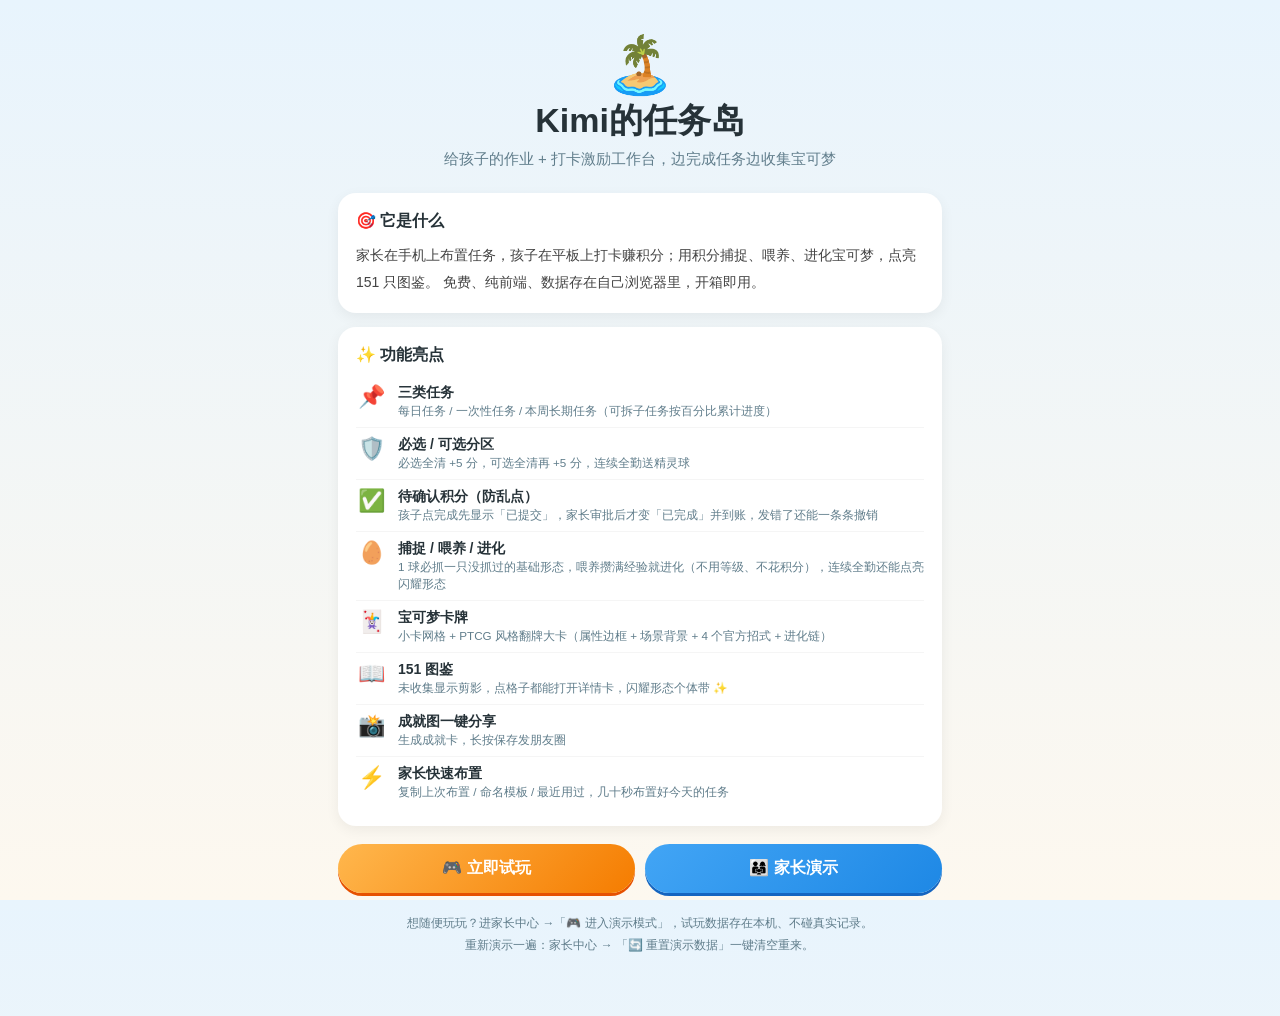
==== commit 2f4595a5: "精灵球只捕捉基础形态；伊布补上分支进化（可选水/雷/火伊布） - 根因：捕捉池本来是「没有进化前体的编号」，但伊布三兄弟（134/135/136）在数据里没有登记前体，被当成基础形态混进捕捉池 → 之" ====
--- a/intro.html
+++ b/intro.html
@@ -46,7 +46,7 @@
     <div class="feat"><div class="ico">📌</div><div><b>三类任务</b><small>每日任务 / 一次性任务 / 本周长期任务（可拆子任务按百分比累计进度）</small></div></div>
     <div class="feat"><div class="ico">🛡️</div><div><b>必选 / 可选分区</b><small>必选全清 +5 分，可选全清再 +5 分，连续全勤送精灵球</small></div></div>
     <div class="feat"><div class="ico">✅</div><div><b>待确认积分（防乱点）</b><small>孩子点完成先显示「已提交」，家长审批后才变「已完成」并到账，发错了还能一条条撤销</small></div></div>
-    <div class="feat"><div class="ico">🥚</div><div><b>捕捉 / 喂养 / 进化</b><small>1 球必抓一只新的，喂养攒满经验就进化（不用等级、不花积分），连续全勤还能点亮闪耀形态</small></div></div>
+    <div class="feat"><div class="ico">🥚</div><div><b>捕捉 / 喂养 / 进化</b><small>1 球必抓一只没抓过的基础形态，喂养攒满经验就进化（不用等级、不花积分），连续全勤还能点亮闪耀形态</small></div></div>
     <div class="feat"><div class="ico">🃏</div><div><b>宝可梦卡牌</b><small>小卡网格 + PTCG 风格翻牌大卡（属性边框 + 场景背景 + 4 个官方招式 + 进化链）</small></div></div>
     <div class="feat"><div class="ico">📖</div><div><b>151 图鉴</b><small>未收集显示剪影，点格子都能打开详情卡，闪耀形态个体带 ✨</small></div></div>
     <div class="feat"><div class="ico">📸</div><div><b>成就图一键分享</b><small>生成成就卡，长按保存发朋友圈</small></div></div>
--- a/css/style.css
+++ b/css/style.css
@@ -519,18 +519,6 @@
 .modal .btn-primary, .modal .btn-cancel, .modal .btn-danger { font-size: 13px; padding: 9px 16px; }
 
 /* 任务详情弹窗：信息表（截止日期等） */
-.td-meta { margin-top: 10px; border-radius: 14px; background: #f8fafc; border: 1px solid #eef2f6; padding: 2px 12px; }
-.td-row { display: flex; align-items: center; justify-content: space-between; gap: 12px; padding: 9px 0; border-bottom: 1px dashed rgba(0, 0, 0, .06); font-size: 13px; }
-.td-row:last-child { border-bottom: 0; }
-.td-k { flex: 0 0 auto; font-size: 12px; color: var(--ink-soft); }
-.td-v { display: flex; align-items: center; justify-content: flex-end; flex-wrap: wrap; gap: 6px; text-align: right; font-weight: 700; color: var(--ink); }
-.td-date { font-size: 15px; letter-spacing: .5px; }
-.td-none { font-weight: 500; color: #b0bec5; }
-.td-from { font-weight: 500; font-size: 11px; color: var(--ink-soft); }
-.td-pts { font-weight: 900; color: #f57f17; }
-.td-st.ok { color: #2e7d32; }
-.td-st.pend { color: #1565c0; }
-.td-st.todo { font-weight: 500; color: var(--ink-soft); }
 
 /* 必做/选做 进度条弹出的任务清单 */
 .pd-list { margin-top: 10px; max-height: 52vh; overflow-y: auto; -webkit-overflow-scrolling: touch; }
@@ -808,23 +796,37 @@
   background: radial-gradient(circle at 50% 104%, rgba(255, 120, 20, .32), transparent 62%);
   animation: fx-breathe 3.4s ease-in-out infinite;
 }
-/* 水：气泡不断上浮 */
-.fx-bubble::before {
+/* 水：脚下一层水面 —— 水位线浪花 + 蓝色水体 + 水下光带 + 上升小泡沫，只压底部 30% 不挡立绘
+   为什么用 SVG 画浪线：纯渐变做不出连续的浪头，之前那版白色低透明度波纹在浅蓝卡面上等于看不见 */
+.fx-wave::before {
+  inset: auto -16% -6px -16%;
+  height: 30%;
   background-image:
-    radial-gradient(circle, transparent 52%, rgba(255, 255, 255, .8) 58%, rgba(170, 220, 255, .35) 70%, transparent 74%),
-    radial-gradient(circle, transparent 50%, rgba(255, 255, 255, .55) 58%, transparent 68%);
-  background-size: 46px 62px, 70px 94px;
-  background-position: 0 0, 26px 40px;
-  animation: fx-bubble-rise 5.2s linear infinite;
-  opacity: .9;
-}
-@keyframes fx-bubble-rise {
-  from { background-position: 0 0, 26px 40px; }
-  to   { background-position: 0 -186px, 26px -188px; }
-}
-.fx-bubble::after {
-  background: radial-gradient(circle at 50% 0%, rgba(90, 160, 255, .22), transparent 60%);
-  animation: fx-breathe 4s ease-in-out infinite;
+    url("data:image/svg+xml,%3Csvg xmlns='http://www.w3.org/2000/svg' width='120' height='30' viewBox='0 0 120 30'%3E%3Cpath d='M0 12 Q15 2 30 12 T60 12 T90 12 T120 12' fill='none' stroke='%23ffffff' stroke-opacity='.55' stroke-width='7' stroke-linecap='round'/%3E%3Cpath d='M0 12 Q15 2 30 12 T60 12 T90 12 T120 12' fill='none' stroke='%23ffffff' stroke-opacity='.92' stroke-width='2.6' stroke-linecap='round'/%3E%3C/svg%3E"),
+    radial-gradient(circle, rgba(255, 255, 255, .8) 0 1.6px, transparent 2.4px),
+    repeating-linear-gradient(0deg, rgba(255, 255, 255, 0) 0 15px, rgba(255, 255, 255, .28) 15px 18px, rgba(255, 255, 255, 0) 18px 33px),
+    linear-gradient(180deg, rgba(122, 198, 255, .2) 0%, rgba(58, 142, 238, .5) 32%, rgba(26, 96, 196, .68) 100%);
+  background-size: 120px 30px, 40px 46px, 100% 66px, 100% 100%;
+  background-repeat: repeat-x, repeat, repeat, repeat-x;
+  background-position: 0 0, 14px 34px, 0 48%, 0 0;
+  animation: fx-wave-roll 5.6s linear infinite;
+}
+@keyframes fx-wave-roll {
+  from { background-position: 0 0, 14px 34px, 0 48%, 0 0; transform: translateY(0); }
+  50%  { transform: translateY(-3px); }
+  to   { background-position: -240px 0, 14px -58px, -66px 48%, -240px 0; transform: translateY(0); }
+}
+/* 水光扫过：明亮的斜向流光，像阳光落在水面上 */
+.fx-wave::after {
+  background: linear-gradient(112deg, transparent 40%, rgba(255, 255, 255, .58) 47%, rgba(140, 215, 255, .45) 52%, transparent 62%);
+  background-size: 250% 250%;
+  animation: fx-water-sheen 6.2s ease-in-out infinite;
+  opacity: 0;
+}
+@keyframes fx-water-sheen {
+  0%, 100% { background-position: 120% 0; opacity: 0; }
+  26%      { opacity: .65; }
+  62%      { background-position: -40% 0; opacity: 0; }
 }
 /* 电：电光点闪烁 + 一道斜向电流扫过 */
 .fx-spark::before {
@@ -887,23 +889,28 @@
   background: radial-gradient(circle at 50% 8%, rgba(200, 240, 255, .3), transparent 58%);
   animation: fx-breathe 4.6s ease-in-out infinite;
 }
-/* 毒：紫色毒泡上浮 */
+/* 毒：紫绿毒雾柔和弥漫 + 上升毒孢 + 底部毒气呼吸（不再是满屏一圈圈的毒泡）
+   雾用百分比椭圆 + 低透明度、缓变停靠点，边缘不会露出一个个"圆饼"的轮廓 */
 .fx-toxic::before {
   background-image:
-    radial-gradient(circle, transparent 54%, rgba(216, 140, 224, .85) 60%, transparent 72%),
-    radial-gradient(circle, rgba(190, 100, 210, .8) 0, rgba(190, 100, 210, .8) 1.8px, transparent 2.6px);
-  background-size: 44px 60px, 58px 78px;
-  background-position: 0 0, 24px 34px;
-  animation: fx-toxic-rise 5.6s linear infinite;
-  opacity: .85;
-}
-@keyframes fx-toxic-rise {
-  from { background-position: 0 0, 24px 34px; }
-  to   { background-position: 0 -180px, 24px -156px; }
+    radial-gradient(circle, rgba(214, 132, 228, .82) 0 1.5px, transparent 2.4px),
+    radial-gradient(60% 46% at 30% 30%, rgba(202, 120, 216, .34), rgba(198, 118, 212, .12) 52%, transparent 76%),
+    radial-gradient(54% 40% at 72% 62%, rgba(126, 200, 108, .26), rgba(126, 200, 108, .09) 54%, transparent 76%),
+    radial-gradient(48% 38% at 46% 78%, rgba(112, 42, 132, .3), transparent 76%);
+  background-size: 46px 62px, 210px 170px, 180px 150px, 160px 140px;
+  background-repeat: repeat;
+  background-position: 18px 40px, 0 0, 90px 60px, 40px 100px;
+  animation: fx-toxic-drift 15s linear infinite;
+}
+@keyframes fx-toxic-drift {
+  from { background-position: 18px 40px, 0 0, 90px 60px, 40px 100px; }
+  to   { background-position: 18px -84px, 0 -170px, 90px -90px, 40px -40px; }
 }
 .fx-toxic::after {
-  background: radial-gradient(circle at 50% 100%, rgba(160, 64, 160, .26), transparent 62%);
-  animation: fx-breathe 4.4s ease-in-out infinite;
+  background:
+    radial-gradient(circle at 50% 106%, rgba(150, 60, 165, .46), transparent 62%),
+    radial-gradient(circle at 50% 108%, rgba(110, 180, 70, .2), transparent 72%);
+  animation: fx-breathe 4.6s ease-in-out infinite;
 }
 /* 超能 / 妖精 / 龙 / 幽灵：中心灵光呼吸 + 星点闪动 */
 .fx-aura::before {
@@ -1011,6 +1018,17 @@
 .ptcg-chain span.tap { cursor: pointer; transition: transform .12s, box-shadow .12s; }
 .ptcg-chain span.tap:hover, .ptcg-chain span.tap:active { transform: translateY(-1px); box-shadow: 0 3px 8px rgba(0, 0, 0, .16); }
 .chain-tip { margin-top: 6px; text-align: center; font-size: 10px; color: #90a4ae; }
+/* 分支进化（伊布）：选进化形态 */
+.evo-pick { display: grid; grid-template-columns: repeat(3, 1fr); gap: 8px; margin-top: 12px; }
+.evo-pick-item {
+  display: flex; flex-direction: column; align-items: center; gap: 4px;
+  border: 1px solid #e6ebf2; background: #fff; border-radius: 14px; padding: 8px 4px 10px;
+  cursor: pointer; font-family: inherit; transition: transform .12s, box-shadow .12s;
+}
+.evo-pick-item img { width: 54px; height: 54px; object-fit: contain; }
+.evo-pick-item b { font-size: 13px; color: #263238; }
+.evo-pick-item small { font-size: 11px; font-weight: 800; }
+.evo-pick-item:active { transform: scale(.96); box-shadow: 0 3px 10px rgba(0, 0, 0, .12); }
 .ptcg-evo { margin-top: 8px; text-align: center; font-size: 12px; font-weight: 800; color: #6a5c1d; }
 .ptcg-evo.ok { color: #e65100; animation: evo-pulse .9s infinite; }
 @keyframes evo-pulse { 50% { transform: scale(1.08); color: #ff8f00; } }
@@ -1018,7 +1036,10 @@
 .ptcg-btns button {
   border: 0; cursor: pointer; border-radius: 999px; padding: 10px 4px;
   font-size: 12px; font-weight: 800; color: #fff;
-}
+  white-space: nowrap; overflow: hidden; text-overflow: clip;
+  min-width: 0; letter-spacing: -.3px;
+}
+@media (max-width: 360px) { .ptcg-btns button { font-size: 11px; padding: 10px 2px; } }
 .ptcg-btns .btn-lead { background: linear-gradient(135deg, #ef5350, #e53935); box-shadow: 0 3px 0 #b71c1c; }
 .ptcg-btns .btn-feed { background: linear-gradient(135deg, #7e57c2, #5e35b1); box-shadow: 0 3px 0 #4527a0; }
 .ptcg-btns .btn-evo { background: linear-gradient(135deg, #ffb300, #fb8c00); box-shadow: 0 3px 0 #e65100; }
@@ -1140,6 +1161,8 @@
   padding: 14px 16px; margin-bottom: 12px; font-size: 15px; font-weight: 600; color: #ef6c00;
   display: flex; align-items: center; gap: 10px;
 }
+.note-card .note-txt { flex: 1; min-width: 0; line-height: 1.55; word-break: break-word; }
+.note-card .note-txt b { display: block; font-size: 12px; font-weight: 800; color: #ef6c00; opacity: .72; margin-bottom: 2px; letter-spacing: .5px; }
 
 /* ---------- 孩子端「家长消息」卡（任务页顶端，点一下确认） ---------- */
 .notice-stack {
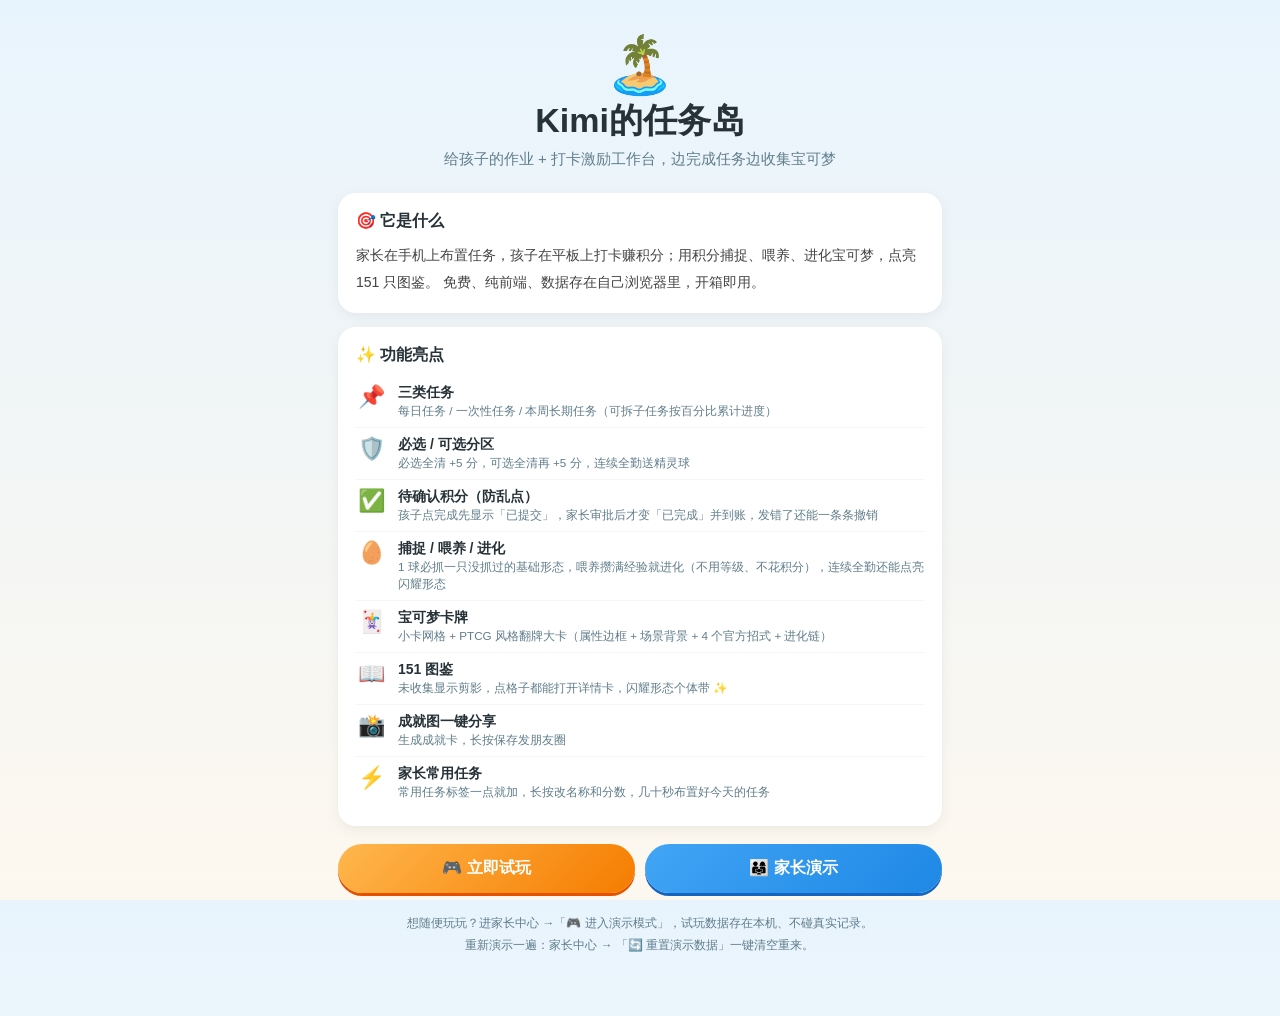
==== commit 26b23ffc: "家长端快速布置改「常用任务」标签区：＋新增、单击开添加任务表单、长按改名称分数、图标随机分配；移除复制上次布置/模板；修手机长按被文字选择打断" ====
--- a/intro.html
+++ b/intro.html
@@ -50,7 +50,7 @@
     <div class="feat"><div class="ico">🃏</div><div><b>宝可梦卡牌</b><small>小卡网格 + PTCG 风格翻牌大卡（属性边框 + 场景背景 + 4 个官方招式 + 进化链）</small></div></div>
     <div class="feat"><div class="ico">📖</div><div><b>151 图鉴</b><small>未收集显示剪影，点格子都能打开详情卡，闪耀形态个体带 ✨</small></div></div>
     <div class="feat"><div class="ico">📸</div><div><b>成就图一键分享</b><small>生成成就卡，长按保存发朋友圈</small></div></div>
-    <div class="feat"><div class="ico">⚡</div><div><b>家长快速布置</b><small>复制上次布置 / 命名模板 / 最近用过，几十秒布置好今天的任务</small></div></div>
+    <div class="feat"><div class="ico">⚡</div><div><b>家长常用任务</b><small>常用任务标签一点就加，长按改名称和分数，几十秒布置好今天的任务</small></div></div>
   </div>
 
   <div class="btn-row">
--- a/css/style.css
+++ b/css/style.css
@@ -307,6 +307,28 @@
   border-radius: 999px; padding: 8px 14px; font-size: 13px; cursor: pointer; font-weight: 700;
 }
 .chip.red { border-color: #ef9a9a; background: #ffebee; color: #c62828; }
+/* 常用任务标签：图标 + 名称 + 分数 + ✕；单击=添加任务，长按=编辑标签（见 bindQuickLongPress） */
+.quick-chip {
+  display: inline-flex; align-items: center; gap: 6px; max-width: 100%;
+  cursor: pointer;
+  -webkit-tap-highlight-color: transparent;
+  touch-action: manipulation;
+  transition: transform .12s ease, box-shadow .12s ease;
+}
+/* 手机长按不能选中文字/弹复制菜单，否则会打断长按手势 */
+.quick-chip, .quick-chip * {
+  -webkit-user-select: none; -moz-user-select: none; -ms-user-select: none; user-select: none;
+  -webkit-touch-callout: none;
+}
+/* 图标/文字不接收指针事件：长按的落点变成标签本身，系统就不会当作文本去选字（✕ 仍可点） */
+.quick-chip svg, .quick-chip .qc-name, .quick-chip .qc-pts { pointer-events: none; }
+.quick-chip .qc-name { max-width: 10em; overflow: hidden; text-overflow: ellipsis; white-space: nowrap; }
+.quick-chip .qc-pts { color: #ef6c00; font-size: 12px; }
+.quick-chip .qc-x {
+  color: #c62828; padding: 0 4px; border-radius: 50%; font-weight: 400; line-height: 1.1;
+}
+.quick-chip.pressed { transform: scale(.95); box-shadow: 0 0 0 2px rgba(21, 101, 192, .35) inset; }
+.quick-add { flex: 0 0 auto; padding: 6px 14px; font-size: 18px; line-height: 1.35; }
 
 .input-row { display: flex; gap: 8px; margin-top: 12px; flex-wrap: wrap; }
 /* 输入框加大加高，手机编辑方便；下拉（选择类）字号小、宽度窄 */
@@ -796,36 +818,76 @@
   background: radial-gradient(circle at 50% 104%, rgba(255, 120, 20, .32), transparent 62%);
   animation: fx-breathe 3.4s ease-in-out infinite;
 }
-/* 水：脚下一层水面 —— 水位线浪花 + 蓝色水体 + 水下光带 + 上升小泡沫，只压底部 30% 不挡立绘
-   为什么用 SVG 画浪线：纯渐变做不出连续的浪头，之前那版白色低透明度波纹在浅蓝卡面上等于看不见 */
+/* 水：整张卡都是水 —— 浪花纹平铺 + 水下蓝调 + 水滴波纹从底部扩散 + 上升气泡 + 水光扫过
+   之前那版只压底部 30%，看着像"站在水边"，跟别的属性铺满整张卡不搭。
+   现在照日本「青海波」的思路：重复浪花纹当底，白线下面垫一层深蓝描边，
+   浅蓝卡面上也看得见；纹样位移都取 tile 的整数倍，循环无缝。 */
 .fx-wave::before {
-  inset: auto -16% -6px -16%;
-  height: 30%;
+  inset: -12%;
   background-image:
-    url("data:image/svg+xml,%3Csvg xmlns='http://www.w3.org/2000/svg' width='120' height='30' viewBox='0 0 120 30'%3E%3Cpath d='M0 12 Q15 2 30 12 T60 12 T90 12 T120 12' fill='none' stroke='%23ffffff' stroke-opacity='.55' stroke-width='7' stroke-linecap='round'/%3E%3Cpath d='M0 12 Q15 2 30 12 T60 12 T90 12 T120 12' fill='none' stroke='%23ffffff' stroke-opacity='.92' stroke-width='2.6' stroke-linecap='round'/%3E%3C/svg%3E"),
-    radial-gradient(circle, rgba(255, 255, 255, .8) 0 1.6px, transparent 2.4px),
-    repeating-linear-gradient(0deg, rgba(255, 255, 255, 0) 0 15px, rgba(255, 255, 255, .28) 15px 18px, rgba(255, 255, 255, 0) 18px 33px),
-    linear-gradient(180deg, rgba(122, 198, 255, .2) 0%, rgba(58, 142, 238, .5) 32%, rgba(26, 96, 196, .68) 100%);
-  background-size: 120px 30px, 40px 46px, 100% 66px, 100% 100%;
-  background-repeat: repeat-x, repeat, repeat, repeat-x;
-  background-position: 0 0, 14px 34px, 0 48%, 0 0;
-  animation: fx-wave-roll 5.6s linear infinite;
-}
-@keyframes fx-wave-roll {
-  from { background-position: 0 0, 14px 34px, 0 48%, 0 0; transform: translateY(0); }
-  50%  { transform: translateY(-3px); }
-  to   { background-position: -240px 0, 14px -58px, -66px 48%, -240px 0; transform: translateY(0); }
+    url("data:image/svg+xml,%3Csvg xmlns='http://www.w3.org/2000/svg' width='232' height='96' viewBox='0 0 232 96'%3E%3Cg fill='none' stroke-linecap='round'%3E%3Cpath d='M0 30 Q29 12 58 30 T116 30 T174 30 T232 30' stroke='%231a5cbf' stroke-opacity='.14' stroke-width='6'/%3E%3Cpath d='M0 30 Q29 12 58 30 T116 30 T174 30 T232 30' stroke='%23ffffff' stroke-opacity='.62' stroke-width='1.8'/%3E%3Cpath d='M0 68 Q29 50 58 68 T116 68 T174 68 T232 68' stroke='%231a5cbf' stroke-opacity='.11' stroke-width='6'/%3E%3Cpath d='M0 68 Q29 50 58 68 T116 68 T174 68 T232 68' stroke='%23ffffff' stroke-opacity='.38' stroke-width='1.5'/%3E%3C/g%3E%3C/svg%3E"),
+    radial-gradient(58% 40% at 28% 20%, rgba(255, 255, 255, .30), rgba(255, 255, 255, 0) 72%),
+    radial-gradient(46% 34% at 74% 64%, rgba(190, 240, 255, .26), rgba(190, 240, 255, 0) 74%),
+    radial-gradient(120% 88% at 50% 118%, rgba(16, 104, 196, .40), rgba(16, 104, 196, 0) 74%),
+    linear-gradient(180deg, rgba(160, 220, 255, .12) 0%, rgba(96, 178, 245, .09) 45%, rgba(28, 118, 208, .24) 100%);
+  background-size: 232px 96px, 100% 100%, 100% 100%, 100% 100%, 100% 100%;
+  background-repeat: repeat, no-repeat, no-repeat, no-repeat, no-repeat;
+  background-position: 0 0, 0 0, 0 0, 0 0, 0 0;
+  animation: fx-water-drift 22s linear infinite, fx-water-glow 7s ease-in-out infinite;
+}
+@keyframes fx-water-drift {
+  from { background-position: 0 0, 0 0, 0 0, 0 0, 0 0; }
+  to   { background-position: 464px -192px, 0 0, 0 0, 0 0, 0 0; }   /* 2 个 tile，无缝 */
+}
+@keyframes fx-water-glow {
+  0%, 100% { opacity: .82; }
+  50%      { opacity: 1; }
+}
+/* 水滴波纹：从底部水面一圈圈荡开（两层错开，像接连滴了两滴） */
+.fx-wave .wv { position: absolute; inset: 0; pointer-events: none; }
+.fx-wave .wv-ripple {
+  background-image: repeating-radial-gradient(circle at 50% 76%,
+    rgba(255, 255, 255, .78) 0 2px, rgba(150, 215, 255, .48) 2px 3.4px, rgba(255, 255, 255, 0) 3.4px 28px);
+  transform-origin: 50% 76%;
+  animation: fx-wv-ripple 7s ease-out infinite;
+}
+.fx-wave .wv-ripple::after {
+  content: ''; position: absolute; inset: 0;
+  background-image: repeating-radial-gradient(circle at 26% 90%,
+    rgba(255, 255, 255, .58) 0 1.8px, rgba(150, 215, 255, .34) 1.8px 3px, rgba(255, 255, 255, 0) 3px 25px);
+  transform-origin: 26% 90%;
+  animation: fx-wv-ripple 9.5s ease-out infinite;
+  animation-delay: -4.5s;
+}
+@keyframes fx-wv-ripple {
+  0%   { transform: scale(.3); opacity: 0; }
+  10%  { opacity: .72; }
+  60%  { opacity: .34; }
+  100% { transform: scale(1.55); opacity: 0; }
+}
+/* 气泡：从水底一颗颗飘上去，到顶就淡出（background-position 位移是 tile 的整数倍） */
+.fx-wave .wv-bubble {
+  background-image:
+    radial-gradient(circle, rgba(255, 255, 255, .9) 0 1.6px, rgba(255, 255, 255, .28) 1.6px 2.3px, transparent 2.7px),
+    radial-gradient(circle, rgba(214, 244, 255, .72) 0 1.1px, transparent 1.8px);
+  background-size: 54px 74px, 38px 52px;
+  background-position: 8px 40px, 26px 18px;
+  animation: fx-wv-bubble 10s linear infinite;
+}
+@keyframes fx-wv-bubble {
+  from { background-position: 8px 40px, 26px 18px; }
+  to   { background-position: 8px -108px, 26px -138px; }
 }
 /* 水光扫过：明亮的斜向流光，像阳光落在水面上 */
 .fx-wave::after {
-  background: linear-gradient(112deg, transparent 40%, rgba(255, 255, 255, .58) 47%, rgba(140, 215, 255, .45) 52%, transparent 62%);
-  background-size: 250% 250%;
-  animation: fx-water-sheen 6.2s ease-in-out infinite;
+  background: linear-gradient(108deg, transparent 36%, rgba(255, 255, 255, .48) 45%, rgba(196, 240, 255, .36) 51%, transparent 61%);
+  background-size: 260% 260%;
+  animation: fx-water-sheen 6.8s ease-in-out infinite;
   opacity: 0;
 }
 @keyframes fx-water-sheen {
   0%, 100% { background-position: 120% 0; opacity: 0; }
-  26%      { opacity: .65; }
+  26%      { opacity: .7; }
   62%      { background-position: -40% 0; opacity: 0; }
 }
 /* 电：电光点闪烁 + 一道斜向电流扫过 */
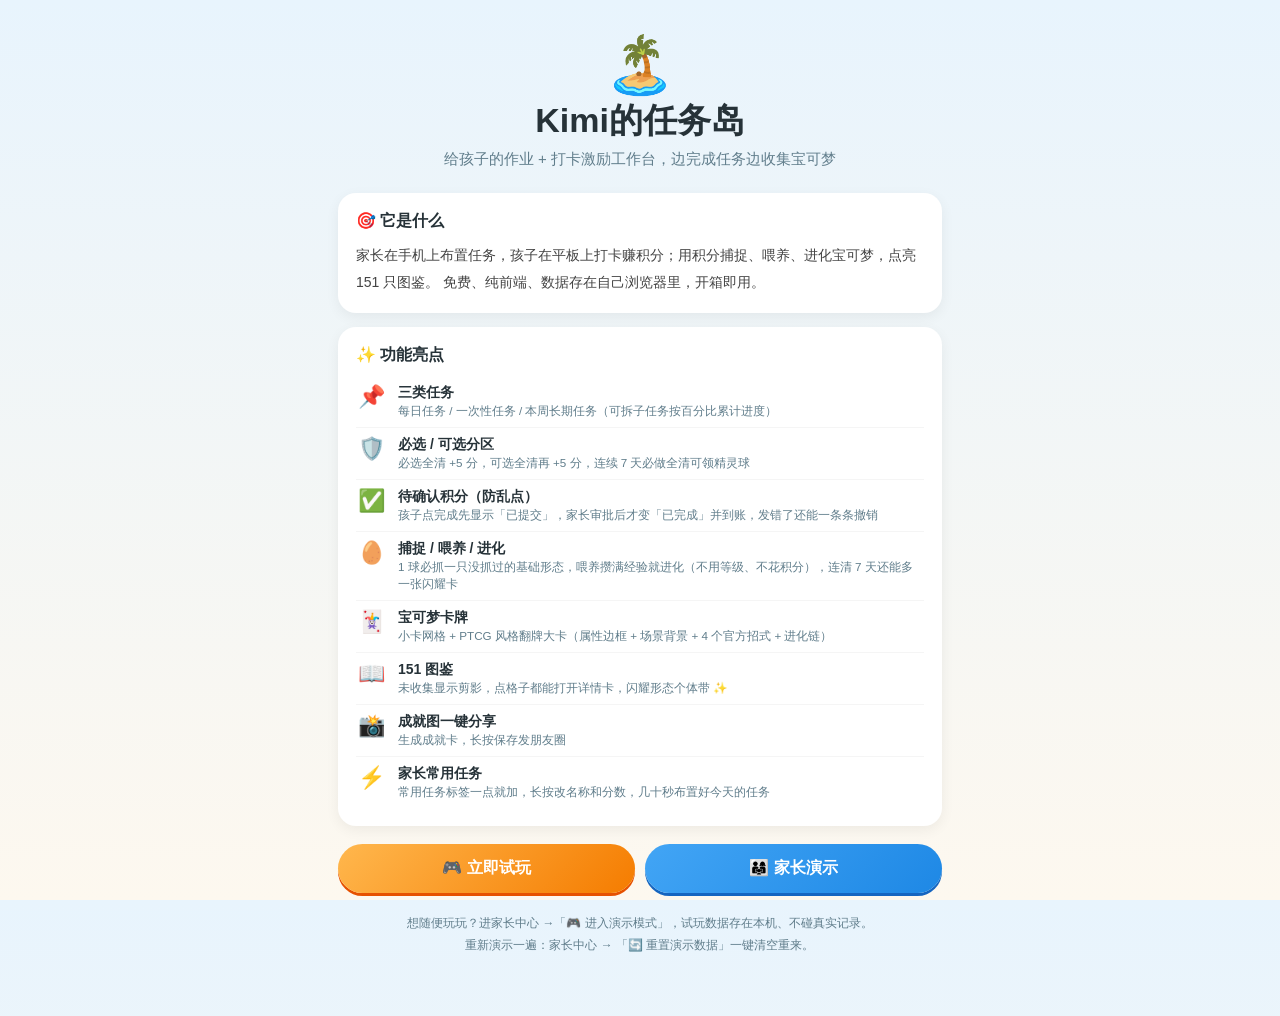
==== commit 539577f6: "连清奖励改成7天必做全清+底部进度条领取；闪耀形态统一多一张卡；卡片按获取先后排序、属性移到名字前" ====
--- a/intro.html
+++ b/intro.html
@@ -44,9 +44,9 @@
   <div class="intro-card">
     <h3>✨ 功能亮点</h3>
     <div class="feat"><div class="ico">📌</div><div><b>三类任务</b><small>每日任务 / 一次性任务 / 本周长期任务（可拆子任务按百分比累计进度）</small></div></div>
-    <div class="feat"><div class="ico">🛡️</div><div><b>必选 / 可选分区</b><small>必选全清 +5 分，可选全清再 +5 分，连续全勤送精灵球</small></div></div>
+    <div class="feat"><div class="ico">🛡️</div><div><b>必选 / 可选分区</b><small>必选全清 +5 分，可选全清再 +5 分，连续 7 天必做全清可领精灵球</small></div></div>
     <div class="feat"><div class="ico">✅</div><div><b>待确认积分（防乱点）</b><small>孩子点完成先显示「已提交」，家长审批后才变「已完成」并到账，发错了还能一条条撤销</small></div></div>
-    <div class="feat"><div class="ico">🥚</div><div><b>捕捉 / 喂养 / 进化</b><small>1 球必抓一只没抓过的基础形态，喂养攒满经验就进化（不用等级、不花积分），连续全勤还能点亮闪耀形态</small></div></div>
+    <div class="feat"><div class="ico">🥚</div><div><b>捕捉 / 喂养 / 进化</b><small>1 球必抓一只没抓过的基础形态，喂养攒满经验就进化（不用等级、不花积分），连清 7 天还能多一张闪耀卡</small></div></div>
     <div class="feat"><div class="ico">🃏</div><div><b>宝可梦卡牌</b><small>小卡网格 + PTCG 风格翻牌大卡（属性边框 + 场景背景 + 4 个官方招式 + 进化链）</small></div></div>
     <div class="feat"><div class="ico">📖</div><div><b>151 图鉴</b><small>未收集显示剪影，点格子都能打开详情卡，闪耀形态个体带 ✨</small></div></div>
     <div class="feat"><div class="ico">📸</div><div><b>成就图一键分享</b><small>生成成就卡，长按保存发朋友圈</small></div></div>
--- a/css/style.css
+++ b/css/style.css
@@ -93,12 +93,25 @@
 .progress-head span { color: var(--ink-soft); font-size: 13px; text-align: right; flex: 0 1 auto; }
 .progress-track { height: 16px; background: #eceff1; border-radius: 999px; overflow: hidden; }
 .progress-fill {
-  height: 100%; border-radius: 999px; transition: width .5s ease;
-  background: linear-gradient(90deg, var(--green), #aed581);
-}
-.progress-fill.full { background: linear-gradient(90deg, #ffb300, #ffe082); animation: shine 1.2s linear infinite; }
-@keyframes shine { to { background-position: 200% 0; } }
-.progress-fill.full { background-size: 200% 100%; }
+  position: relative; height: 100%; border-radius: 999px; overflow: hidden;
+  transition: width .5s ease, background .45s ease;
+  background: linear-gradient(90deg, #c3d7ef, #acc9ea);   /* 兜底=淡蓝，正常情况下 JS 按百分比写内联色 */
+}
+/* 完成：绿色底 + 一道白光扫过（原来的黄色闪烁容易被当成「警告」，也不如绿色直观） */
+.progress-fill.full {
+  background: linear-gradient(90deg, #43a047, #66bb6a);
+  box-shadow: inset 0 0 0 1px rgba(255, 255, 255, .35);
+}
+.progress-fill.full::after {
+  content: ''; position: absolute; inset: 0;
+  background: linear-gradient(100deg, transparent 30%, rgba(255, 255, 255, .68) 50%, transparent 70%);
+  transform: translateX(-120%);
+  animation: pf-sheen 1.9s ease-in-out infinite;
+}
+@keyframes pf-sheen {
+  0%        { transform: translateX(-120%); }
+  55%, 100% { transform: translateX(120%); }
+}
 /* 必做/选做进度条可点击 → 弹出任务清单 */
 .progress-item.clickable { cursor: pointer; user-select: none; -webkit-tap-highlight-color: transparent; transition: transform .12s; }
 .progress-item.clickable:active { transform: scale(.985); }
@@ -307,6 +320,32 @@
   border-radius: 999px; padding: 8px 14px; font-size: 13px; cursor: pointer; font-weight: 700;
 }
 .chip.red { border-color: #ef9a9a; background: #ffebee; color: #c62828; }
+/* 家长端「管理历史类别」：一行一个小胶囊，名称不换行，图标缩到 15px 免得把行撑高 */
+.cat-tags { display: flex; flex-wrap: wrap; align-items: center; gap: 8px; margin-top: 10px; }
+.cat-tag {
+  display: inline-flex; align-items: center; gap: 5px; max-width: 100%;
+  padding: 4px 5px 4px 9px; background: #e3f2fd; border: 1px solid #bbdefb;
+  border-radius: 999px; font-size: 13px; font-weight: 700; color: #1565c0;
+  line-height: 1.5; white-space: nowrap;
+}
+.cat-tag-ico { display: inline-flex; flex: 0 0 auto; align-items: center; justify-content: center; width: 15px; height: 15px; }
+.cat-tag-ico svg, .cat-tag-ico img { display: block; width: 15px; height: 15px; }
+.cat-tag-name { flex: 0 1 auto; min-width: 0; overflow: hidden; white-space: nowrap; text-overflow: ellipsis; }
+.cat-tag-x {
+  display: inline-flex; flex: 0 0 auto; align-items: center; justify-content: center;
+  width: 19px; height: 19px; padding: 0; border: 0; border-radius: 50%;
+  background: rgba(239, 83, 80, .13); color: #e53935;
+  font-size: 11px; line-height: 1; cursor: pointer;
+  -webkit-tap-highlight-color: transparent;
+}
+.cat-tag-x:active { background: rgba(239, 83, 80, .28); }
+.cat-add { display: inline-flex; align-items: center; gap: 6px; }
+.cat-add-inp {
+  width: 104px; padding: 6px 12px; font-size: 13px;
+  border: 1px solid #e0e0e0; border-radius: 999px; font-family: inherit;
+}
+.cat-add-inp:focus { outline: none; border-color: var(--blue); }
+.cat-add .chip { padding: 6px 14px; font-size: 13px; }
 /* 常用任务标签：图标 + 名称 + 分数 + ✕；单击=添加任务，长按=编辑标签（见 bindQuickLongPress） */
 .quick-chip {
   display: inline-flex; align-items: center; gap: 6px; max-width: 100%;
@@ -329,6 +368,21 @@
 }
 .quick-chip.pressed { transform: scale(.95); box-shadow: 0 0 0 2px rgba(21, 101, 192, .35) inset; }
 .quick-add { flex: 0 0 auto; padding: 6px 14px; font-size: 18px; line-height: 1.35; }
+/* 常用任务标题行：标题不换行，「排序」「＋」固定在右边；窄屏藏掉说明文字免得挤成两行 */
+.quick-head h3 { white-space: nowrap; }
+.quick-head h3 small { display: inline-block; max-width: 12em; overflow: hidden; text-overflow: ellipsis; white-space: nowrap; vertical-align: bottom; }
+@media (max-width: 370px) { .quick-head h3 small { display: none; } }
+/* 常用任务「排序」按钮：普通态淡蓝，排序中变绿色「确认」 */
+.quick-sort { flex: 0 0 auto; padding: 6px 12px; font-size: 13px; line-height: 1.35; }
+.quick-sort.active { border-color: #66bb6a; background: #e8f5e9; color: #2e7d32; }
+/* 排序模式：标签变虚线、隐藏 ✕，避免拖的时候手滑删掉 */
+#pt-quick-list.sorting .quick-chip { border-style: dashed; cursor: grab; }
+#pt-quick-list.sorting .quick-chip .qc-x { display: none; }
+/* 拖动中的标签：让出指针事件，否则 elementFromPoint 永远只命中它自己 */
+.quick-chip.dragging {
+  pointer-events: none; transform: scale(1.06);
+  box-shadow: 0 8px 20px rgba(21, 101, 192, .28); z-index: 3;
+}
 
 .input-row { display: flex; gap: 8px; margin-top: 12px; flex-wrap: wrap; }
 /* 输入框加大加高，手机编辑方便；下拉（选择类）字号小、宽度窄 */
@@ -355,6 +409,14 @@
   font-size: 12px; font-weight: 700; color: #fff;
   background: #ef5350;
 }
+/* 奖励/扣分是一对，字号、内边距、粗细必须一致（.btn-danger 默认是小号行内删除按钮） */
+.btn-pts {
+  padding: 11px 22px; font-size: 14px; font-weight: 800;
+  white-space: nowrap; min-width: 0;
+}
+.btn-primary.btn-pts { box-shadow: 0 3px 0 #1565c0; }
+.btn-danger.btn-pts { box-shadow: 0 3px 0 #c62828; background: linear-gradient(135deg, #ef5350, #e53935); }
+.btn-pts:active { transform: translateY(2px); box-shadow: none; }
 .prow {
   display: flex; align-items: center; gap: 10px;
   padding: 10px 0; border-bottom: 1px solid #f5f5f5; font-size: 14px;
@@ -378,7 +440,21 @@
 /* 家长任务行可点击 + 拖动状态 */
 .prow-click { cursor: pointer; }
 .prow-click:active { background: #f5f5f5; }
-.prow.dragging { opacity: .55; background: #fff8e1; }
+.prow.dragging, .swipe-item.dragging { opacity: .55; background: #fff8e1; }
+
+/* 家长端任务行：左滑露出右侧「删除」 */
+.swipe-item { position: relative; overflow: hidden; }
+.swipe-item > .prow { position: relative; z-index: 1; background: var(--card, #fff); transition: transform .2s ease; }
+.swipe-item > .prow { border-bottom: 1px solid #f5f5f5; }        /* 包了一层后 .prow:last-child 永远命中，这里补回来 */
+.swipe-item:last-child > .prow { border-bottom: 0; }
+.swipe-item.open > .prow { transform: translateX(-78px); }
+.swipe-del {
+  position: absolute; top: 0; right: 0; bottom: 0; width: 78px;
+  display: flex; align-items: center; justify-content: center;
+  border: 0; background: #ef5350; color: #fff;
+  font-size: 13px; font-weight: 800; letter-spacing: 2px; cursor: pointer;
+}
+.swipe-item:not(.open) .swipe-del { pointer-events: none; }
 
 /* 待确认积分 */
 .pending-panel { border: 2px dashed #ffb74d; }
@@ -601,7 +677,7 @@
 .ov-mon.reveal { animation: mon-reveal .7s cubic-bezier(.2, 1.6, .4, 1) forwards; }
 @keyframes mon-reveal { to { opacity: 1; transform: scale(1); } }
 .ov-title { font-size: 26px; font-weight: 900; margin-top: 8px; text-shadow: 0 2px 12px rgba(255, 255, 255, .45); }
-.ov-sub { font-size: 14px; opacity: .85; margin-top: 6px; min-height: 20px; }
+.ov-sub { font-size: 14px; opacity: .85; margin-top: 6px; min-height: 20px; max-width: 86%; line-height: 1.5; padding: 0 6px; }
 .ov-skip {
   position: absolute; bottom: 40px; border: 0; cursor: pointer;
   background: rgba(255, 255, 255, .16); color: #fff;
@@ -710,9 +786,48 @@
   background: rgba(0,0,0,.65); color: #ffd54f; font-size: 11px; font-weight: 800;
   padding: 2px 7px; border-radius: 999px;
 }
-.mini-name { font-weight: 800; margin-top: 7px; font-size: 13px; }
-.mini-type { font-size: 11px; font-weight: 700; margin-top: 2px; }
+/* 第一行：属性小胶囊 + 名字；第二行：获取时间 */
+.mini-line { display: flex; align-items: center; justify-content: center; gap: 4px; margin-top: 7px; min-width: 0; }
+.mini-type {
+  flex: 0 0 auto; font-size: 9px; font-weight: 800; color: #fff; line-height: 1;
+  padding: 3px 5px; border-radius: 999px; letter-spacing: .3px;
+}
+.mini-name { font-weight: 800; font-size: 13px; white-space: nowrap; overflow: hidden; text-overflow: ellipsis; min-width: 0; }
+.mini-time { font-size: 10px; color: #90a4ae; margin-top: 3px; white-space: nowrap; overflow: hidden; text-overflow: ellipsis; }
 @keyframes twinkle { 50% { opacity: .35; transform: scale(.85); } }
+
+/* ---------- 连续必做全清（孩子端任务页最下方） ---------- */
+.streak-card { margin-top: 4px; }
+.streak-card .streak-head { display: flex; align-items: baseline; justify-content: space-between; gap: 8px; font-size: 13px; margin-bottom: 6px; }
+.streak-card .streak-head b { font-size: 14px; }
+.streak-card .streak-head span { color: var(--ink-soft); font-weight: 700; }
+.streak-row { display: flex; align-items: center; gap: 10px; }
+.streak-row .progress-track { flex: 1; }
+.streak-btn {
+  flex: 0 0 auto; border: 0; border-radius: 999px; cursor: pointer;
+  font-size: 12px; font-weight: 800; padding: 8px 12px; white-space: nowrap;
+  background: #eceff1; color: #78909c;
+}
+.streak-btn:disabled { cursor: default; }
+.streak-btn.ready {
+  background: linear-gradient(135deg, #ffb74d, #fb8c00); color: #fff;
+  box-shadow: 0 3px 0 #ef6c00; animation: streak-pulse 1.1s ease-in-out infinite;
+}
+.streak-btn.ready:active { transform: translateY(2px); box-shadow: none; }
+@keyframes streak-pulse {
+  0%, 100% { transform: scale(1); box-shadow: 0 3px 0 #ef6c00, 0 0 0 0 rgba(251, 140, 0, .55); }
+  50% { transform: scale(1.05); box-shadow: 0 3px 0 #ef6c00, 0 0 0 9px rgba(251, 140, 0, 0); }
+}
+.streak-tip { font-size: 11px; color: var(--ink-soft); line-height: 1.5; margin-top: 7px; }
+.streak-card.ready { box-shadow: 0 0 0 2px rgba(255, 183, 77, .5), var(--shadow); }
+
+/* 达标庆祝：整屏奖杯 */
+.streak-fx { text-align: center; color: #fff; padding: 20px; }
+.streak-fx-badge { font-size: 84px; line-height: 1; animation: streak-pop .6s cubic-bezier(.2, 1.5, .4, 1) both; }
+.streak-fx-title { font-size: 24px; font-weight: 900; margin-top: 12px; text-shadow: 0 2px 12px rgba(0, 0, 0, .35); }
+.streak-fx-sub { font-size: 14px; opacity: .92; margin-top: 8px; line-height: 1.5; }
+.streak-fx .catch-tap { margin-top: 20px; font-size: 13px; opacity: .6; }
+@keyframes streak-pop { from { transform: scale(.3) rotate(-12deg); opacity: 0; } }
 
 /* ---------- 卡牌详情（PTCG 风格） ---------- */
 .overlay.card-view {
@@ -1220,11 +1335,15 @@
 /* 当天叮嘱卡片（和任务列表一样的等宽圆角风格） */
 .note-card {
   background: var(--card); border-radius: var(--radius); box-shadow: var(--shadow);
-  padding: 14px 16px; margin-bottom: 12px; font-size: 15px; font-weight: 600; color: #ef6c00;
-  display: flex; align-items: center; gap: 10px;
-}
-.note-card .note-txt { flex: 1; min-width: 0; line-height: 1.55; word-break: break-word; }
-.note-card .note-txt b { display: block; font-size: 12px; font-weight: 800; color: #ef6c00; opacity: .72; margin-bottom: 2px; letter-spacing: .5px; }
+  padding: 12px 16px; margin-bottom: 12px; color: #ef6c00;
+  display: flex; flex-direction: column; gap: 6px;
+}
+.note-card .note-head { font-size: 12px; font-weight: 800; letter-spacing: .5px; opacity: .72; }
+.note-card .note-lines { list-style: none; margin: 0; padding: 0; display: flex; flex-direction: column; gap: 7px; }
+.note-card .note-lines li { display: flex; align-items: flex-start; gap: 9px; font-size: 15px; font-weight: 600; }
+.note-card .note-ico { flex: 0 0 19px; width: 19px; height: 19px; margin-top: 2px; }
+.note-card .note-ico svg { width: 100%; height: 100%; display: block; }
+.note-card .note-line { flex: 1; min-width: 0; line-height: 1.5; word-break: break-word; }
 
 /* ---------- 孩子端「家长消息」卡（任务页顶端，点一下确认） ---------- */
 .notice-stack {
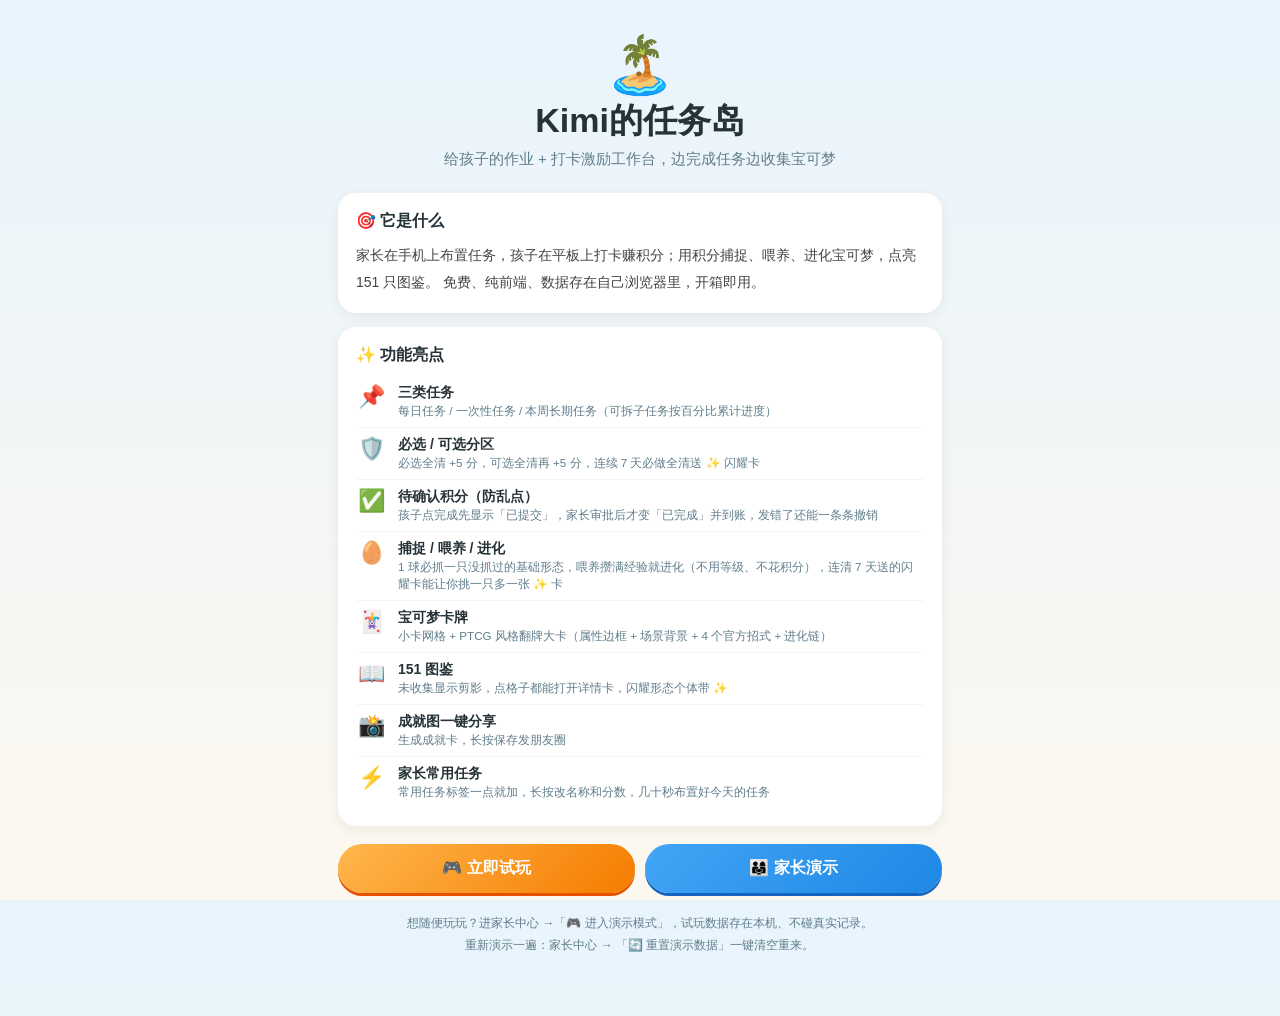
==== commit 408a453d: "修手机端排序被系统长按选字抢手势；连清奖励改为只送闪耀卡并做成可用道具(宝可梦页选一只使用)" ====
--- a/intro.html
+++ b/intro.html
@@ -44,9 +44,9 @@
   <div class="intro-card">
     <h3>✨ 功能亮点</h3>
     <div class="feat"><div class="ico">📌</div><div><b>三类任务</b><small>每日任务 / 一次性任务 / 本周长期任务（可拆子任务按百分比累计进度）</small></div></div>
-    <div class="feat"><div class="ico">🛡️</div><div><b>必选 / 可选分区</b><small>必选全清 +5 分，可选全清再 +5 分，连续 7 天必做全清可领精灵球</small></div></div>
+    <div class="feat"><div class="ico">🛡️</div><div><b>必选 / 可选分区</b><small>必选全清 +5 分，可选全清再 +5 分，连续 7 天必做全清送 ✨ 闪耀卡</small></div></div>
     <div class="feat"><div class="ico">✅</div><div><b>待确认积分（防乱点）</b><small>孩子点完成先显示「已提交」，家长审批后才变「已完成」并到账，发错了还能一条条撤销</small></div></div>
-    <div class="feat"><div class="ico">🥚</div><div><b>捕捉 / 喂养 / 进化</b><small>1 球必抓一只没抓过的基础形态，喂养攒满经验就进化（不用等级、不花积分），连清 7 天还能多一张闪耀卡</small></div></div>
+    <div class="feat"><div class="ico">🥚</div><div><b>捕捉 / 喂养 / 进化</b><small>1 球必抓一只没抓过的基础形态，喂养攒满经验就进化（不用等级、不花积分），连清 7 天送的闪耀卡能让你挑一只多一张 ✨ 卡</small></div></div>
     <div class="feat"><div class="ico">🃏</div><div><b>宝可梦卡牌</b><small>小卡网格 + PTCG 风格翻牌大卡（属性边框 + 场景背景 + 4 个官方招式 + 进化链）</small></div></div>
     <div class="feat"><div class="ico">📖</div><div><b>151 图鉴</b><small>未收集显示剪影，点格子都能打开详情卡，闪耀形态个体带 ✨</small></div></div>
     <div class="feat"><div class="ico">📸</div><div><b>成就图一键分享</b><small>生成成就卡，长按保存发朋友圈</small></div></div>
--- a/css/style.css
+++ b/css/style.css
@@ -376,7 +376,11 @@
 .quick-sort { flex: 0 0 auto; padding: 6px 12px; font-size: 13px; line-height: 1.35; }
 .quick-sort.active { border-color: #66bb6a; background: #e8f5e9; color: #2e7d32; }
 /* 排序模式：标签变虚线、隐藏 ✕，避免拖的时候手滑删掉 */
-#pt-quick-list.sorting .quick-chip { border-style: dashed; cursor: grab; }
+#pt-quick-list.sorting .quick-chip {
+  border-style: dashed; cursor: grab;
+  /* 手机上必须关掉浏览器的滚动/缩放接管，否则长按拖动会被「页面滚动」抢先 */
+  touch-action: none; -webkit-user-drag: none;
+}
 #pt-quick-list.sorting .quick-chip .qc-x { display: none; }
 /* 拖动中的标签：让出指针事件，否则 elementFromPoint 永远只命中它自己 */
 .quick-chip.dragging {
@@ -795,6 +799,36 @@
 .mini-name { font-weight: 800; font-size: 13px; white-space: nowrap; overflow: hidden; text-overflow: ellipsis; min-width: 0; }
 .mini-time { font-size: 10px; color: #90a4ae; margin-top: 3px; white-space: nowrap; overflow: hidden; text-overflow: ellipsis; }
 @keyframes twinkle { 50% { opacity: .35; transform: scale(.85); } }
+
+/* ✨ 闪耀卡：宝可梦页最上方的一条奖励提示（有库存才出现），点「使用」进入选卡态 */
+.shiny-bar {
+  display: flex; align-items: center; gap: 10px;
+  padding: 11px 13px; margin-bottom: 12px; border-radius: 16px;
+  background: linear-gradient(135deg, #fff8e1, #ffe6a8);
+  border: 2px solid #ffd54f; box-shadow: 0 6px 16px rgba(255, 193, 7, .18);
+}
+.shiny-bar-main { flex: 1 1 auto; min-width: 0; display: flex; flex-direction: column; gap: 2px; }
+.shiny-bar-main b { font-size: 15px; color: #6d4c00; white-space: nowrap; }
+.shiny-bar-main span { font-size: 12px; color: #8d6e2f; line-height: 1.35; }
+.shiny-btn {
+  flex: 0 0 auto; border: 0; cursor: pointer; border-radius: 999px; padding: 9px 18px;
+  font-size: 14px; font-weight: 800; color: #5d4200; font-family: inherit;
+  background: linear-gradient(135deg, #ffd54f, #ffb300);
+  box-shadow: 0 4px 12px rgba(255, 179, 0, .35);
+}
+.shiny-btn:active { transform: scale(.95); }
+.shiny-btn.ghost { background: #fff; color: #8d6e2f; border: 1px solid #ffd54f; box-shadow: none; }
+.shiny-bar.picking { background: linear-gradient(135deg, #fffdf3, #ffefc2); box-shadow: 0 0 0 3px rgba(255, 193, 7, .22); }
+/* 选卡态：可选的卡描金边，已闪的卡置灰不可点 */
+.pm-card-mini.picking { outline: 2px dashed #ffb300; outline-offset: 2px; }
+.pm-card-mini.picking.locked { opacity: .35; filter: grayscale(.7); outline-color: #cfd8dc; cursor: not-allowed; }
+.mini-pick {
+  position: absolute; left: 50%; bottom: 5px; transform: translateX(-50%);
+  background: rgba(255, 179, 0, .95); color: #fff; font-size: 10px; font-weight: 800;
+  padding: 2px 8px; border-radius: 999px; white-space: nowrap;
+}
+/* 选卡态下藏掉阶段角标，否则会和「用它 ✨」叠在一起 */
+.pm-card-mini.picking .mini-lv-badge { display: none; }
 
 /* ---------- 连续必做全清（孩子端任务页最下方） ---------- */
 .streak-card { margin-top: 4px; }
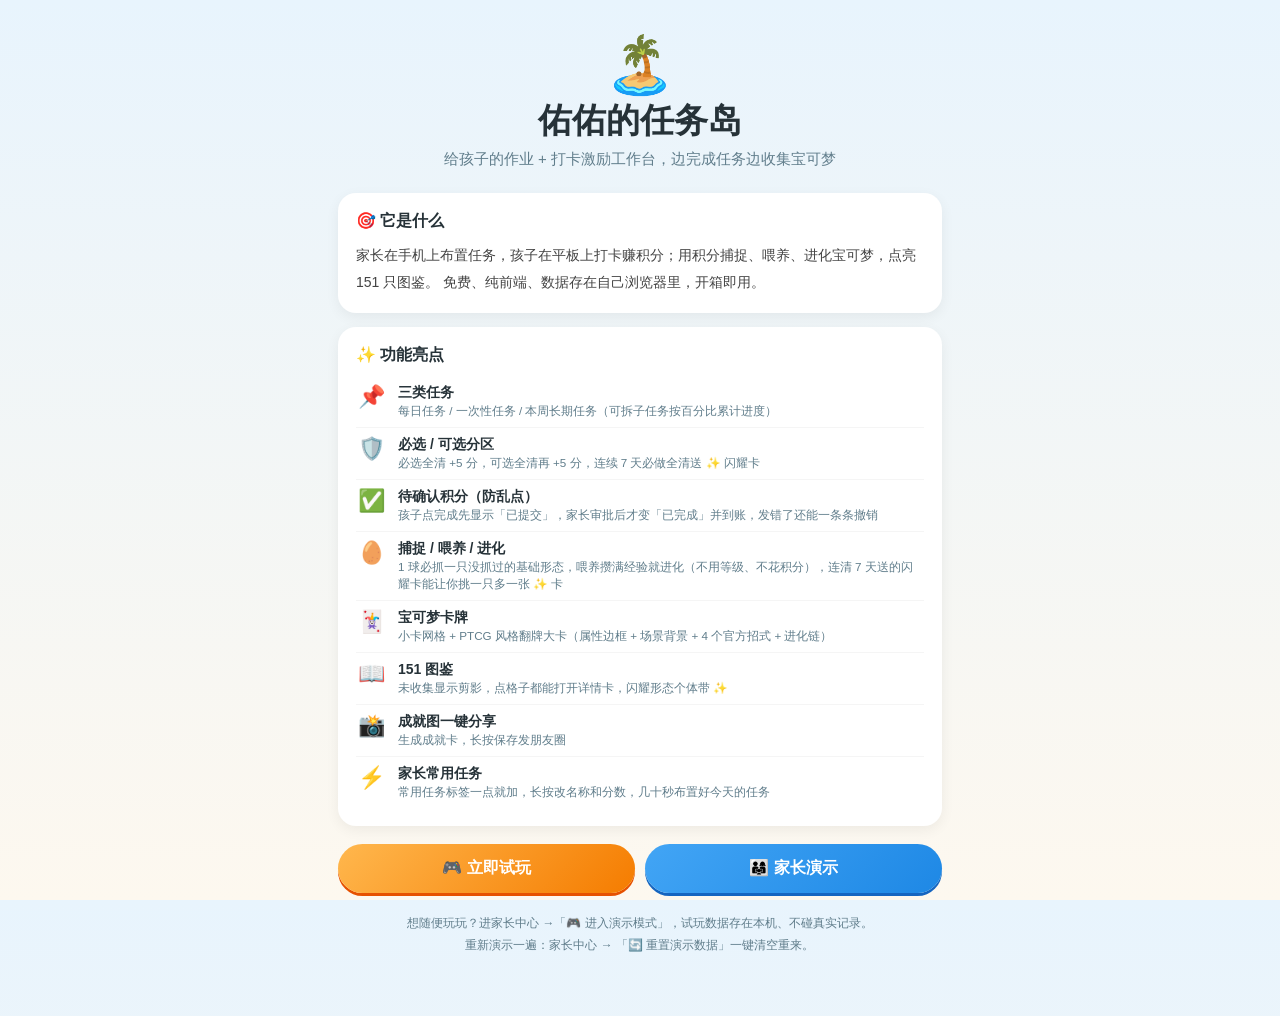
==== commit 27373ff2: "品牌改名：Kimi的任务岛 → 佑佑的任务岛（标题/置顶栏/分享卡/演示页/文档） Co-Authored-By: GLM-5.3-Flash-Tencent | powered by Til" ====
--- a/intro.html
+++ b/intro.html
@@ -3,7 +3,7 @@
 <head>
 <meta charset="UTF-8">
 <meta name="viewport" content="width=device-width, initial-scale=1.0">
-<title>Kimi的任务岛 · 演示</title>
+<title>佑佑的任务岛 · 演示</title>
 <link rel="stylesheet" href="css/style.css">
 <style>
   body { background: linear-gradient(180deg, #e8f4fd 0%, #fdf8ef 100%); min-height: 100vh; }
@@ -29,7 +29,7 @@
 <div class="intro">
   <div class="intro-hero">
     <div style="font-size:56px">🏝️</div>
-    <h1>Kimi的任务岛</h1>
+    <h1>佑佑的任务岛</h1>
     <p>给孩子的作业 + 打卡激励工作台，边完成任务边收集宝可梦</p>
   </div>
 
--- a/css/style.css
+++ b/css/style.css
@@ -1,5 +1,5 @@
 /* ============================================================
-   Kimi 任务岛 - 样式表
+   佑佑 任务岛 - 样式表
    孩子端明亮卡通 / 家长端清爽列表 / 全套捕捉进化动画
    ============================================================ */
 
@@ -359,6 +359,11 @@
   -webkit-user-select: none; -moz-user-select: none; -ms-user-select: none; user-select: none;
   -webkit-touch-callout: none;
 }
+/* 家长端任务行长按拖动排序同理：禁止选中文字/弹复制菜单，否则系统选字会抢走长按 */
+.prow, .prow * {
+  -webkit-user-select: none; -moz-user-select: none; -ms-user-select: none; user-select: none;
+  -webkit-touch-callout: none;
+}
 /* 图标/文字不接收指针事件：长按的落点变成标签本身，系统就不会当作文本去选字（✕ 仍可点） */
 .quick-chip svg, .quick-chip .qc-name, .quick-chip .qc-pts { pointer-events: none; }
 .quick-chip .qc-name { max-width: 10em; overflow: hidden; text-overflow: ellipsis; white-space: nowrap; }
@@ -367,6 +372,12 @@
   color: #c62828; padding: 0 4px; border-radius: 50%; font-weight: 400; line-height: 1.1;
 }
 .quick-chip.pressed { transform: scale(.95); box-shadow: 0 0 0 2px rgba(21, 101, 192, .35) inset; }
+/* 拖动中的标签：放大 + 蓝边 + 轻微上浮，iOS 不支持 vibrate，靠这个视觉反馈提示"已可拖" */
+.quick-chip.dragging {
+  transform: scale(1.06);
+  box-shadow: 0 6px 16px rgba(21, 101, 192, .25), 0 0 0 2px rgba(21, 101, 192, .55) inset;
+  z-index: 3; position: relative;
+}
 .quick-add { flex: 0 0 auto; padding: 6px 14px; font-size: 18px; line-height: 1.35; }
 /* 常用任务标题行：标题不换行，「排序」「＋」固定在右边；窄屏藏掉说明文字免得挤成两行 */
 .quick-head h3 { white-space: nowrap; }
@@ -375,13 +386,32 @@
 /* 常用任务「排序」按钮：普通态淡蓝，排序中变绿色「确认」 */
 .quick-sort { flex: 0 0 auto; padding: 6px 12px; font-size: 13px; line-height: 1.35; }
 .quick-sort.active { border-color: #66bb6a; background: #e8f5e9; color: #2e7d32; }
-/* 排序模式：标签变虚线、隐藏 ✕，避免拖的时候手滑删掉 */
+/* 排序模式：标签变虚线；✕ 只是隐藏但保留占位，标签宽度不变，否则一进排序每行能多挤下一个、布局乱跳 */
 #pt-quick-list.sorting .quick-chip {
   border-style: dashed; cursor: grab;
   /* 手机上必须关掉浏览器的滚动/缩放接管，否则长按拖动会被「页面滚动」抢先 */
   touch-action: none; -webkit-user-drag: none;
 }
-#pt-quick-list.sorting .quick-chip .qc-x { display: none; }
+#pt-quick-list.sorting .quick-chip .qc-x { visibility: hidden; pointer-events: none; }
+/* 手机端常用任务固定两列网格：标签名字长短不会再让每行个数乱跳，普通/排序两种状态布局完全一致 */
+@media (max-width: 520px) {
+  #pt-quick-list { display: grid; grid-template-columns: repeat(2, minmax(0, 1fr)); gap: 8px; align-items: stretch; }
+  #pt-quick-list .quick-chip { width: auto; max-width: none; min-width: 0; overflow: hidden; }
+  #pt-quick-list .quick-chip .qc-name { flex: 1 1 auto; min-width: 0; max-width: none; }
+  #pt-quick-list .quick-chip .qc-pts, #pt-quick-list .quick-chip .qc-x { flex: 0 0 auto; }
+}
+/* 更窄（≤400）：两列偏挤，收紧内边距/✕，名字多露 1~2 个字 */
+@media (max-width: 400px) {
+  #pt-quick-list .quick-chip { padding: 7px 10px; gap: 4px; }
+  #pt-quick-list .quick-chip .qc-pts { font-size: 11px; }
+  #pt-quick-list .quick-chip .qc-x { padding: 0 1px; }
+}
+/* 320 档：两列太挤，藏掉分数，保证名字还能看到 4~5 个字 */
+@media (max-width: 360px) {
+  #pt-quick-list { gap: 6px; }
+  #pt-quick-list .quick-chip { padding: 7px 9px; font-size: 12px; }
+  #pt-quick-list .quick-chip .qc-pts { display: none; }
+}
 /* 拖动中的标签：让出指针事件，否则 elementFromPoint 永远只命中它自己 */
 .quick-chip.dragging {
   pointer-events: none; transform: scale(1.06);
@@ -487,9 +517,21 @@
 .child-item svg { width: 18px; height: 18px; display: inline-block; vertical-align: -3px; }
 
 /* 孩子端日期导航 */
-.date-nav { display: flex; align-items: center; gap: 8px; margin: 4px 0 6px; }
-.date-nav .date-cur { flex: 1; text-align: center; font-weight: 800; font-size: 14px; color: #455a64; }
+.date-nav { display: flex; align-items: center; flex-wrap: wrap; gap: 8px; row-gap: 6px; margin: 4px 0 6px; }
+.date-nav .chip { white-space: nowrap; flex: 0 0 auto; }
+.date-nav .date-cur { flex: 1; text-align: center; font-weight: 800; font-size: 14px; color: #455a64; white-space: nowrap; }
+.date-cur .dc-short { display: none; }
 .date-nav .chip:disabled { opacity: .4; cursor: default; }
+/* 看历史日期时多出来的「回到今天」独占下一行整行，不把日期挤扁 */
+.date-nav .chip.red { flex: 1 1 100%; }
+/* 窄屏（320~380）：按钮收窄、日期换短格式（MM-DD），保证整行不换行、不堆叠 */
+@media (max-width: 380px) {
+  .date-nav { gap: 6px; }
+  .date-nav .chip { padding: 8px 9px; font-size: 12px; }
+  .date-nav .date-cur { font-size: 13px; letter-spacing: -.2px; }
+  .date-cur .dc-full { display: none; }
+  .date-cur .dc-short { display: inline; }
+}
 
 /* 卡牌图鉴介绍 */
 .ptcg-flavor { margin: 10px 14px 0; font-size: 12px; line-height: 1.8; color: #5d4037; background: rgba(255,255,255,.75); border-radius: 10px; padding: 8px 10px; }
@@ -619,6 +661,18 @@
 .modal .row { display: flex; gap: 10px; }
 .modal .row button { flex: 1; }
 .modal .btn-primary, .modal .btn-cancel, .modal .btn-danger { font-size: 13px; padding: 9px 16px; }
+
+/* 自绘确认框 / 密码框（替代原生 confirm/prompt：预览面板与内嵌 WebView 禁用了原生弹窗） */
+.modal .ask-msg { font-size: 13px; line-height: 1.65; color: var(--ink); word-break: break-word; }
+.modal .pw-err { min-height: 16px; margin: 2px 0 0; font-size: 11.5px; color: #e53935; font-weight: 700; text-align: center; }
+.modal.shake { animation: modal-shake .32s ease; }
+@keyframes modal-shake {
+  0%, 100% { transform: translateX(0); }
+  20% { transform: translateX(-7px); }
+  40% { transform: translateX(6px); }
+  60% { transform: translateX(-4px); }
+  80% { transform: translateX(3px); }
+}
 
 /* 任务详情弹窗：信息表（截止日期等） */
 
@@ -798,6 +852,8 @@
 }
 .mini-name { font-weight: 800; font-size: 13px; white-space: nowrap; overflow: hidden; text-overflow: ellipsis; min-width: 0; }
 .mini-time { font-size: 10px; color: #90a4ae; margin-top: 3px; white-space: nowrap; overflow: hidden; text-overflow: ellipsis; }
+.mini-time .ball-ico { display: inline-block; width: 11px; height: 11px; vertical-align: -1px; margin-right: 3px; }
+.mini-time .ball-ico svg { display: block; width: 100%; height: 100%; }
 @keyframes twinkle { 50% { opacity: .35; transform: scale(.85); } }
 
 /* ✨ 闪耀卡：宝可梦页最上方的一条奖励提示（有库存才出现），点「使用」进入选卡态 */
@@ -1216,6 +1272,9 @@
 .ptcg-missing .ptcg-name { color: #eceff1; }
 .ptcg-missing .ptcg-type { background: #78909c; }
 .ptcg-foot { margin-top: 10px; color: #263238; }
+.ptcg-caught { font-size: 9.5px; color: #a0a4a8; display: flex; align-items: center; gap: 3px; margin-bottom: 2px; }
+.ptcg-caught .ball-ico { display: inline-block; width: 10px; height: 10px; }
+.ptcg-caught .ball-ico svg { display: block; width: 100%; height: 100%; }
 .ptcg-exprow { font-size: 11px; font-weight: 700; margin-bottom: 4px; }
 .ptcg-chain { display: flex; align-items: center; justify-content: center; gap: 6px; margin-top: 8px; flex-wrap: wrap; }
 .ptcg-chain span {
@@ -1467,3 +1526,32 @@
 .err-item small { color: #78909c; word-break: break-all; display: block; margin-top: 2px; }
 .err-item pre { font-size: 11px; white-space: pre-wrap; word-break: break-all; color: #546e7a; margin-top: 4px; }
 .err-item summary { cursor: pointer; color: #607d8b; margin-top: 4px; font-size: 11px; }
+
+/* ---------- iOS 14 及更早 Safari 兼容 ----------
+   aspect-ratio 在 Safari 15 / iOS 15 才支持，旧版 Safari 不识别会直接丢弃，
+   导致宝可梦图鉴格子、小卡牌框、详情卡大图高度塌陷、图片被裁、卡片布局乱。
+   这里用经典的 padding-bottom 撑高技巧给它们补上正方形高度；
+   @supports not 只有真正不支持 aspect-ratio 的浏览器才命中，新浏览器不受影响。
+   注意：内部原本 absolute 定位的元素（属性徽章/特效层）保持原样，只有主图改 absolute 填满。 */
+@supports not (aspect-ratio: 1 / 1) {
+  /* 图鉴格子：保持 flex 居中，补最小高度避免图片被裁/格子塌成一条 */
+  .dex-cell { min-height: 64px; }
+  /* 小卡牌图框：padding-bottom 撑正方形，图片铺满 */
+  .mini-frame { height: 0; padding-bottom: 100%; }
+  .mini-frame > img { position: absolute; top: 0; left: 0; width: 100%; height: 100%; }
+  /* 详情卡大图：padding-bottom 撑正方形，图片铺满（fx/type/glitter 仍是 absolute，盖在上面） */
+  .ptcg-art { height: 0; padding-bottom: 100%; }
+  .ptcg-art > img { position: absolute; top: 0; left: 0; width: 100%; height: 100%; }
+  /* 日历格子 */
+  .cal-day { min-height: 40px; }
+}
+
+/* inset 简写在 Safari 14.0-14.4 / iOS 14.0-14.4 不支持，全屏遮罩会失去铺满效果 */
+@supports not (inset: 0) {
+  .modal-mask, .overlay, .shiny-bg, .shiny-rain, .ptcg-glitter, .ptcg-fx {
+    top: 0; left: 0; right: 0; bottom: 0;
+  }
+}
+
+/* backdrop-filter 在 Safari 需要 -webkit- 前缀才生效（旧版 Safari 认带前缀的） */
+.modal-mask, .overlay { -webkit-backdrop-filter: blur(4px); }
